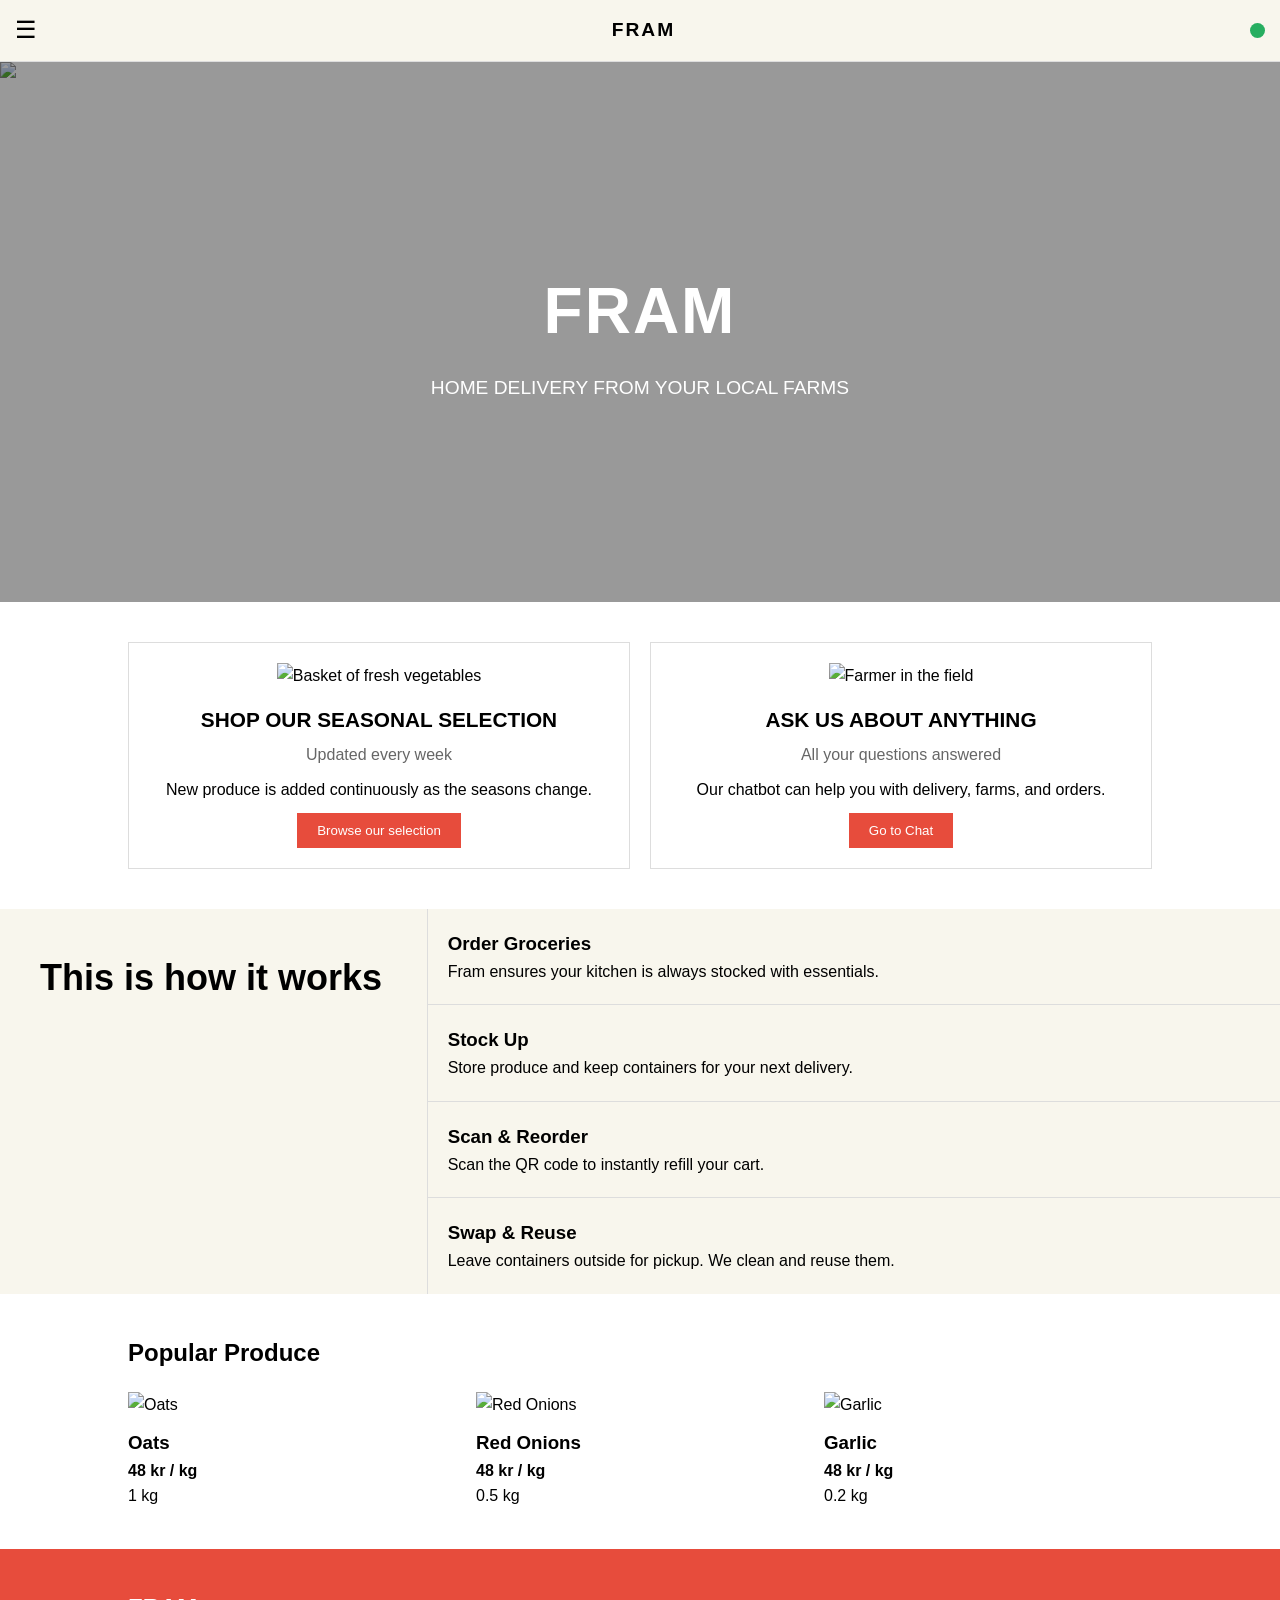
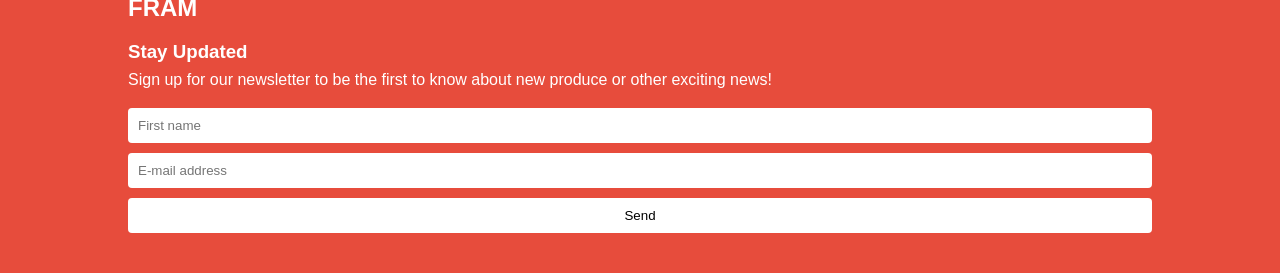
==== index.html @ 538c5188 "Add files via upload" ====
<!DOCTYPE html>
<html lang="en">

  <head>
    <meta charset="UTF-8">
    <title>Landing Page</title>
    <link rel="stylesheet" href="./style.css">

  </head>
    
  <body>
  <!DOCTYPE html>
<html lang="en">
  <head>
    <meta charset="UTF-8" />
    <meta name="viewport" content="width=device-width, initial-scale=1.0" />
    <title>FRAM – Sustainable Food Delivery</title>
    <link rel="stylesheet" href="style.css" />
  </head>
  <body>
    <!-- Top Navigation -->
    <header class="navbar">
      <button class="hamburger" aria-label="Menu">☰</button>
      <h1 class="brand">FRAM</h1>
      <div class="status-indicator"></div>
    </header>

    <!-- Hero Section -->
    <section class="hero">
      <img
        src="https://images.unsplash.com/photo-1713244649594-0c2de54f2eaa?q=80&w=2350&auto=format&fit=crop"
        alt="Mountain valley landscape"
        class="hero-image"
      />
      <div class="hero-text">
        <h1>FRAM</h1>
        <h2>HOME DELIVERY FROM YOUR LOCAL FARMS</h2>
      </div>
    </section>

    <!-- Info Cards -->
    <section class="info-cards">
      <div class="card">
        <img
          src="https://images.unsplash.com/photo-1504224357642-c87eacea1da4?q=80&w=2350&auto=format&fit=crop"
          alt="Basket of fresh vegetables"
        />
        <h3>SHOP OUR SEASONAL SELECTION</h3>
        <h4>Updated every week</h4>
        <p>New produce is added continuously as the seasons change.</p>
        <button>Browse our selection</button>
      </div>

      <div class="card">
        <img
          src="https://images.unsplash.com/photo-1627989147125-a004d05946d3?q=80&w=1480&auto=format&fit=crop"
          alt="Farmer in the field"
        />
        <h3>ASK US ABOUT ANYTHING</h3>
        <h4>All your questions answered</h4>
        <p>Our chatbot can help you with delivery, farms, and orders.</p>
        <button id="openChat">Go to Chat</button>
      </div>
    </section>

    <!-- How It Works -->
    <section class="how-it-works">
      <div class="intro">
        <h2>This is how it works</h2>
      </div>
      <div class="steps">
        <article>
          <h3>Order Groceries</h3>
          <p>Fram ensures your kitchen is always stocked with essentials.</p>
        </article>
        <article>
          <h3>Stock Up</h3>
          <p>Store produce and keep containers for your next delivery.</p>
        </article>
        <article>
          <h3>Scan & Reorder</h3>
          <p>Scan the QR code to instantly refill your cart.</p>
        </article>
        <article>
          <h3>Swap & Reuse</h3>
          <p>Leave containers outside for pickup. We clean and reuse them.</p>
        </article>
      </div>
    </section>

    <!-- Popular Produce -->
    <section class="produce">
      <h2>Popular Produce</h2>
      <div class="product-list">
        <article class="product">
          <div class="product-image">
            <img
              src="https://images.unsplash.com/photo-1614373532018-92a75430a0da?q=80&w=987&auto=format&fit=crop"
              alt="Oats"
            />
            <button class="add-to-basket">Add to basket</button>
          </div>
          <h3>Oats</h3>
          <p class="price">48 kr / kg</p>
          <p>1 kg</p>
        </article>

        <article class="product">
          <div class="product-image">
            <img
              src="https://images.unsplash.com/photo-1508747703725-719777637510?q=80&w=987&auto=format&fit=crop"
              alt="Red Onions"
            />
            <button class="add-to-basket">Add to basket</button>
          </div>
          <h3>Red Onions</h3>
          <p class="price">48 kr / kg</p>
          <p>0.5 kg</p>
        </article>

        <article class="product">
          <div class="product-image">
            <img
              src="https://images.unsplash.com/reserve/E6Ai8EoSQp2unXHEd1GA_GarlicHarvest.jpg?q=80&w=987&auto=format&fit=crop"
              alt="Garlic"
            />
            <button class="add-to-basket">Add to basket</button>
          </div>
          <h3>Garlic</h3>
          <p class="price">48 kr / kg</p>
          <p>0.2 kg</p>
        </article>
      </div>
    </section>

   <!-- FOOTER -->
  <footer>
    <h2>FRAM</h2>
    <h3>Stay Updated</h3>
    <p>Sign up for our newsletter to be the first to know about new produce or other exciting news!</p>
    <form id="newsletterForm" aria-label="Newsletter subscription form">
      <input type="text" id="name" name="name" placeholder="First name" required />
      <input type="email" id="email" name="email" placeholder="E-mail address" required />
      <button type="submit">Send</button>
    </form>
  </footer>

  <script src="script.js"></script>
</body>
</html>

    <!-- CHATBOT POPUP -->
    <div class="chat-popup" id="chatPopup">
      <div class="chat-header">
        <span>💬 Chat with FRAM</span>
        <button id="closeChat" aria-label="Close chat">×</button>
      </div>
      <div class="chat-box" id="chatBox">
        <div class="message bot">FRAM: 👋 Hi there! How can I help you today?</div>
      </div>
      <form id="chatForm" class="chat-form">
        <input
          type="text"
          id="userInput"
          placeholder="Type your message..."
          required
        />
        <button type="submit" class="send-btn">➤</button>
      </form>
    </div>

    <script src="script.js"></script>
  </body>
</html>
    <script  src="./script.js"></script>

  </body>
  
</html>
---- style.css ----
:root {
  --beige: #f8f6ed;
  --black: #000000;
  --white: #ffffff;
  --red: #e74c3c;
  --red-dark: #c0392b;
  --green: #27ae60;
  --gray: #666666;
}

/* Reset */
* {
  margin: 0;
  padding: 0;
  box-sizing: border-box;
  font-family: "Helvetica Neue", Arial, sans-serif;
}

body {
  color: var(--black);
  background: var(--white);
  line-height: 1.6;
}

/* Navbar */
.navbar {
  background: var(--beige);
  padding: 15px;
  display: flex;
  justify-content: space-between;
  align-items: center;
  border-bottom: 1px solid #ddd;
}
.navbar .brand {
  font-size: 1.2rem;
  letter-spacing: 2px;
  color: var(--black);
}
.hamburger {
  background: none;
  border: none;
  font-size: 1.5rem;
  cursor: pointer;
}
.status-indicator {
  width: 15px;
  height: 15px;
  background: var(--green);
  border-radius: 50%;
}

/* Hero */
.hero {
  position: relative;
  height: 60vh;
  display: flex;
  align-items: center;
  justify-content: center;
  text-align: center;
  color: var(--white);
}
.hero-image {
  position: absolute;
  inset: 0;
  width: 100%;
  height: 100%;
  object-fit: cover;
  z-index: -1;
}
.hero::after {
  content: "";
  position: absolute;
  inset: 0;
  background: rgba(0, 0, 0, 0.4);
  z-index: -1;
}
.hero-text h1 {
  font-size: 4rem;
  font-weight: bold;
  letter-spacing: 2px;
}
.hero-text h2 {
  font-size: 1.2rem;
  font-weight: 300;
  margin-top: 10px;
}

/* Info Cards */
.info-cards {
  display: flex;
  gap: 20px;
  padding: 40px 10%;
  flex-wrap: wrap;
}
.card {
  flex: 1;
  background: var(--white);
  border: 1px solid #ddd;
  text-align: center;
  padding: 20px;
}
.card img {
  width: 100%;
  height: 200px;
  object-fit: cover;
  margin-bottom: 15px;
}
.card h3 {
  font-size: 1.3rem;
  margin-bottom: 5px;
}
.card h4 {
  color: var(--gray);
  font-weight: 400;
  margin-bottom: 10px;
}
.card button,
.card a.btn-secondary {
  background: var(--red);
  color: var(--white);
  border: none;
  padding: 10px 20px;
  cursor: pointer;
  margin-top: 10px;
  transition: 0.3s;
  text-decoration: none;
  display: inline-block;
}
.card button:hover,
.card a.btn-secondary:hover {
  background: var(--red-dark);
}

/* How It Works */
.how-it-works {
  display: grid;
  grid-template-columns: 1fr 2fr;
  background: var(--beige);
}
.how-it-works .intro {
  padding: 40px;
  font-size: 1.5rem;
  font-weight: bold;
}
.how-it-works .steps {
  border-left: 1px solid #ddd;
}
.how-it-works article {
  padding: 20px;
  border-bottom: 1px solid #ddd;
}
.how-it-works article:last-child {
  border-bottom: none;
}

/* Produce */
.produce {
  padding: 40px 10%;
}
.produce h2 {
  margin-bottom: 20px;
}
.product-list {
  display: grid;
  grid-template-columns: repeat(auto-fit, minmax(250px, 1fr));
  gap: 20px;
}
.product-image {
  position: relative;
}
.product-image img {
  width: 100%;
  height: 200px;
  object-fit: cover;
}
.add-to-basket {
  position: absolute;
  bottom: 10px;
  right: 10px;
  background: var(--black);
  color: var(--white);
  border: none;
  padding: 6px 12px;
  cursor: pointer;
  opacity: 0;
  transition: opacity 0.3s, background 0.3s;
}
.product-image:hover .add-to-basket {
  opacity: 1;
}
.add-to-basket:hover {
  background: var(--green);
}
.product-list h3 {
  margin-top: 10px;
}
.product-list .price {
  font-weight: bold;
  color: var(--black);
}

/* FOOTER */
footer {
  background: var(--red);
  color: var(--white);
  padding: 40px 10%;
}

footer h2 {
  font-size: 1.5rem;
  margin-bottom: 10px;
}

footer form {
  display: flex;
  flex-direction: column;
  gap: 10px;
  margin-top: 15px;
}

footer input,
footer button {
  padding: 10px;
  border: none;
  border-radius: 4px;
}

footer button {
  background: var(--white);
  color: var(--black);
  cursor: pointer;
  transition: 0.3s;
}

footer button:hover {
  background: var(--green);
}

/* RESPONSIVE */
@media (max-width: 768px) {
  .products {
    padding: 20px;
  }
  .product-grid {
    grid-template-columns: 1fr;
  }
}



/* ----------------------------- */
/* Chatbot Popup Styles (Centered Modal) */
/* ----------------------------- */
.chat-popup {
  position: fixed;
  top: 50%;
  left: 50%;
  transform: translate(-50%, -50%) scale(0.9);
  width: 420px;
  max-width: 90%;
  height: 520px;
  background: var(--white);
  border-radius: 16px;
  box-shadow: 0 6px 28px rgba(0, 0, 0, 0.25);
  flex-direction: column;
  overflow: hidden;
  z-index: 9999;
  opacity: 0;
  transition: all 0.3s ease;
  display: none;
}
.chat-popup.open {
  display: flex;
  opacity: 1;
  transform: translate(-50%, -50%) scale(1);
}

/* Header */
.chat-header {
  background: var(--red);
  color: var(--white);
  padding: 14px 18px;
  display: flex;
  justify-content: space-between;
  align-items: center;
  font-weight: bold;
  font-size: 1.1rem;
}
.chat-header button {
  background: none;
  border: none;
  color: var(--white);
  font-size: 1.4rem;
  cursor: pointer;
  transition: opacity 0.2s;
}
.chat-header button:hover {
  opacity: 0.8;
}

/* Chat Messages Box */
.chat-box {
  flex: 1;
  background: var(--beige);
  padding: 15px;
  overflow-y: auto;
  display: flex;
  flex-direction: column;
  gap: 8px;
}

/* Messages */
.message {
  padding: 10px 14px;
  border-radius: 12px;
  max-width: 80%;
  line-height: 1.4;
  font-size: 0.95rem;
  word-break: break-word;
}
.message.bot {
  background: #eef8e6;
  align-self: flex-start;
}
.message.user {
  background: #d6f5f2;
  align-self: flex-end;
}

/* Input Area */
.chat-form {
  display: flex;
  padding: 10px;
  border-top: 1px solid #ddd;
  background: var(--white);
}
.chat-form input {
  flex: 1;
  padding: 10px 14px;
  border-radius: 20px;
  border: 1px solid #ccc;
  outline: none;
  font-size: 0.95rem;
}
.chat-form .send-btn {
  background: var(--red);
  color: var(--white);
  border: none;
  border-radius: 50%;
  width: 42px;
  height: 42px;
  margin-left: 8px;
  font-size: 1.1rem;
  cursor: pointer;
  transition: background 0.3s;
}
.chat-form .send-btn:hover {
  background: var(--red-dark);
}

/* Scrollbar styling */
.chat-box::-webkit-scrollbar {
  width: 6px;
}
.chat-box::-webkit-scrollbar-thumb {
  background-color: rgba(0, 0, 0, 0.2);
  border-radius: 3px;
}

/* Show/Hide Logic */
.chat-popup {
  display: none;
}
.chat-popup.open {
  display: flex;
}

/* Responsive */
@media (max-width: 600px) {
  .chat-popup {
    width: 95%;
    height: 70vh;
  }
  .chat-header {
    font-size: 1rem;
  }
}

button:focus,
a:focus,
input:focus,
textarea:focus {
  outline: 2px solid var(--green);
  outline-offset: 2px;
}
img {
  loading: lazy;
}
---- style.css ----
:root {
  --beige: #f8f6ed;
  --black: #000000;
  --white: #ffffff;
  --red: #e74c3c;
  --red-dark: #c0392b;
  --green: #27ae60;
  --gray: #666666;
}

/* Reset */
* {
  margin: 0;
  padding: 0;
  box-sizing: border-box;
  font-family: "Helvetica Neue", Arial, sans-serif;
}

body {
  color: var(--black);
  background: var(--white);
  line-height: 1.6;
}

/* Navbar */
.navbar {
  background: var(--beige);
  padding: 15px;
  display: flex;
  justify-content: space-between;
  align-items: center;
  border-bottom: 1px solid #ddd;
}
.navbar .brand {
  font-size: 1.2rem;
  letter-spacing: 2px;
  color: var(--black);
}
.hamburger {
  background: none;
  border: none;
  font-size: 1.5rem;
  cursor: pointer;
}
.status-indicator {
  width: 15px;
  height: 15px;
  background: var(--green);
  border-radius: 50%;
}

/* Hero */
.hero {
  position: relative;
  height: 60vh;
  display: flex;
  align-items: center;
  justify-content: center;
  text-align: center;
  color: var(--white);
}
.hero-image {
  position: absolute;
  inset: 0;
  width: 100%;
  height: 100%;
  object-fit: cover;
  z-index: -1;
}
.hero::after {
  content: "";
  position: absolute;
  inset: 0;
  background: rgba(0, 0, 0, 0.4);
  z-index: -1;
}
.hero-text h1 {
  font-size: 4rem;
  font-weight: bold;
  letter-spacing: 2px;
}
.hero-text h2 {
  font-size: 1.2rem;
  font-weight: 300;
  margin-top: 10px;
}

/* Info Cards */
.info-cards {
  display: flex;
  gap: 20px;
  padding: 40px 10%;
  flex-wrap: wrap;
}
.card {
  flex: 1;
  background: var(--white);
  border: 1px solid #ddd;
  text-align: center;
  padding: 20px;
}
.card img {
  width: 100%;
  height: 200px;
  object-fit: cover;
  margin-bottom: 15px;
}
.card h3 {
  font-size: 1.3rem;
  margin-bottom: 5px;
}
.card h4 {
  color: var(--gray);
  font-weight: 400;
  margin-bottom: 10px;
}
.card button,
.card a.btn-secondary {
  background: var(--red);
  color: var(--white);
  border: none;
  padding: 10px 20px;
  cursor: pointer;
  margin-top: 10px;
  transition: 0.3s;
  text-decoration: none;
  display: inline-block;
}
.card button:hover,
.card a.btn-secondary:hover {
  background: var(--red-dark);
}

/* How It Works */
.how-it-works {
  display: grid;
  grid-template-columns: 1fr 2fr;
  background: var(--beige);
}
.how-it-works .intro {
  padding: 40px;
  font-size: 1.5rem;
  font-weight: bold;
}
.how-it-works .steps {
  border-left: 1px solid #ddd;
}
.how-it-works article {
  padding: 20px;
  border-bottom: 1px solid #ddd;
}
.how-it-works article:last-child {
  border-bottom: none;
}

/* Produce */
.produce {
  padding: 40px 10%;
}
.produce h2 {
  margin-bottom: 20px;
}
.product-list {
  display: grid;
  grid-template-columns: repeat(auto-fit, minmax(250px, 1fr));
  gap: 20px;
}
.product-image {
  position: relative;
}
.product-image img {
  width: 100%;
  height: 200px;
  object-fit: cover;
}
.add-to-basket {
  position: absolute;
  bottom: 10px;
  right: 10px;
  background: var(--black);
  color: var(--white);
  border: none;
  padding: 6px 12px;
  cursor: pointer;
  opacity: 0;
  transition: opacity 0.3s, background 0.3s;
}
.product-image:hover .add-to-basket {
  opacity: 1;
}
.add-to-basket:hover {
  background: var(--green);
}
.product-list h3 {
  margin-top: 10px;
}
.product-list .price {
  font-weight: bold;
  color: var(--black);
}

/* FOOTER */
footer {
  background: var(--red);
  color: var(--white);
  padding: 40px 10%;
}

footer h2 {
  font-size: 1.5rem;
  margin-bottom: 10px;
}

footer form {
  display: flex;
  flex-direction: column;
  gap: 10px;
  margin-top: 15px;
}

footer input,
footer button {
  padding: 10px;
  border: none;
  border-radius: 4px;
}

footer button {
  background: var(--white);
  color: var(--black);
  cursor: pointer;
  transition: 0.3s;
}

footer button:hover {
  background: var(--green);
}

/* RESPONSIVE */
@media (max-width: 768px) {
  .products {
    padding: 20px;
  }
  .product-grid {
    grid-template-columns: 1fr;
  }
}



/* ----------------------------- */
/* Chatbot Popup Styles (Centered Modal) */
/* ----------------------------- */
.chat-popup {
  position: fixed;
  top: 50%;
  left: 50%;
  transform: translate(-50%, -50%) scale(0.9);
  width: 420px;
  max-width: 90%;
  height: 520px;
  background: var(--white);
  border-radius: 16px;
  box-shadow: 0 6px 28px rgba(0, 0, 0, 0.25);
  flex-direction: column;
  overflow: hidden;
  z-index: 9999;
  opacity: 0;
  transition: all 0.3s ease;
  display: none;
}
.chat-popup.open {
  display: flex;
  opacity: 1;
  transform: translate(-50%, -50%) scale(1);
}

/* Header */
.chat-header {
  background: var(--red);
  color: var(--white);
  padding: 14px 18px;
  display: flex;
  justify-content: space-between;
  align-items: center;
  font-weight: bold;
  font-size: 1.1rem;
}
.chat-header button {
  background: none;
  border: none;
  color: var(--white);
  font-size: 1.4rem;
  cursor: pointer;
  transition: opacity 0.2s;
}
.chat-header button:hover {
  opacity: 0.8;
}

/* Chat Messages Box */
.chat-box {
  flex: 1;
  background: var(--beige);
  padding: 15px;
  overflow-y: auto;
  display: flex;
  flex-direction: column;
  gap: 8px;
}

/* Messages */
.message {
  padding: 10px 14px;
  border-radius: 12px;
  max-width: 80%;
  line-height: 1.4;
  font-size: 0.95rem;
  word-break: break-word;
}
.message.bot {
  background: #eef8e6;
  align-self: flex-start;
}
.message.user {
  background: #d6f5f2;
  align-self: flex-end;
}

/* Input Area */
.chat-form {
  display: flex;
  padding: 10px;
  border-top: 1px solid #ddd;
  background: var(--white);
}
.chat-form input {
  flex: 1;
  padding: 10px 14px;
  border-radius: 20px;
  border: 1px solid #ccc;
  outline: none;
  font-size: 0.95rem;
}
.chat-form .send-btn {
  background: var(--red);
  color: var(--white);
  border: none;
  border-radius: 50%;
  width: 42px;
  height: 42px;
  margin-left: 8px;
  font-size: 1.1rem;
  cursor: pointer;
  transition: background 0.3s;
}
.chat-form .send-btn:hover {
  background: var(--red-dark);
}

/* Scrollbar styling */
.chat-box::-webkit-scrollbar {
  width: 6px;
}
.chat-box::-webkit-scrollbar-thumb {
  background-color: rgba(0, 0, 0, 0.2);
  border-radius: 3px;
}

/* Show/Hide Logic */
.chat-popup {
  display: none;
}
.chat-popup.open {
  display: flex;
}

/* Responsive */
@media (max-width: 600px) {
  .chat-popup {
    width: 95%;
    height: 70vh;
  }
  .chat-header {
    font-size: 1rem;
  }
}

button:focus,
a:focus,
input:focus,
textarea:focus {
  outline: 2px solid var(--green);
  outline-offset: 2px;
}
img {
  loading: lazy;
}
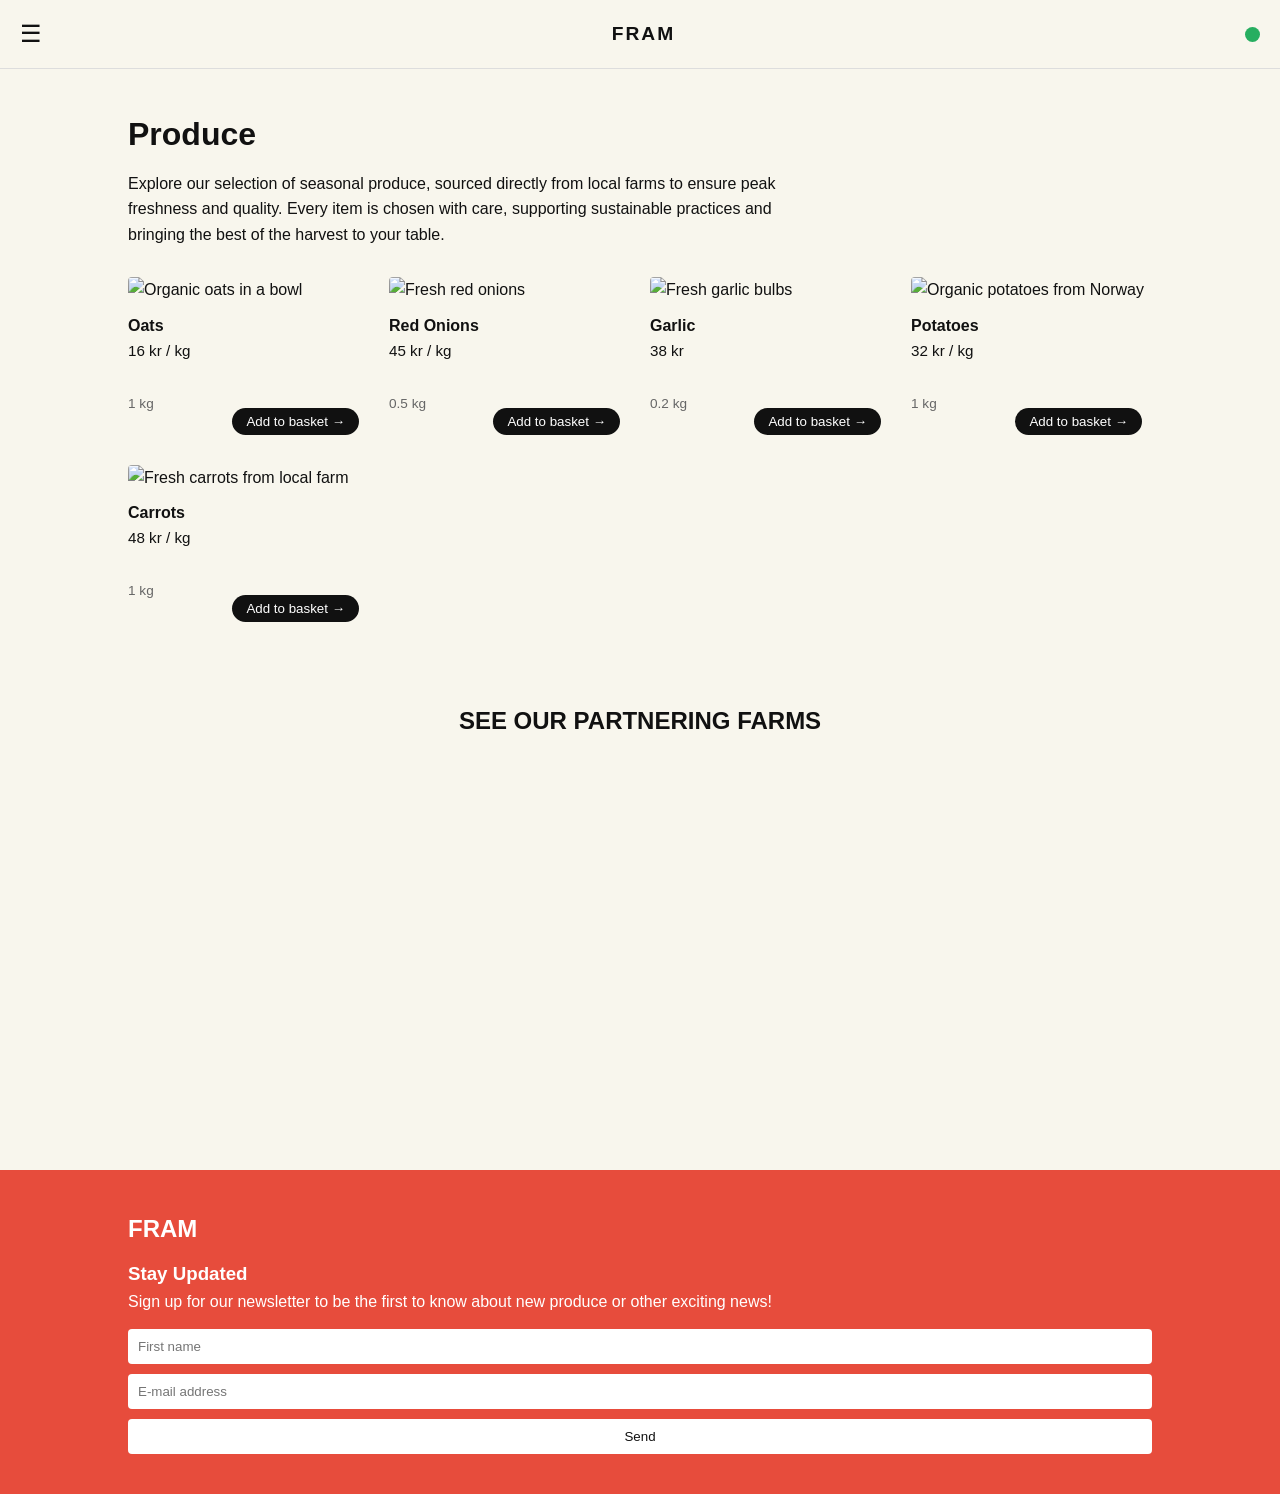
==== commit bf6f8eb0: "Add files via upload" ====
--- a/index.html
+++ b/index.html
@@ -3,7 +3,7 @@
 
   <head>
     <meta charset="UTF-8">
-    <title>Landing Page</title>
+    <title>Product Page</title>
     <link rel="stylesheet" href="./style.css">
 
   </head>
@@ -11,129 +11,95 @@
   <body>
   <!DOCTYPE html>
 <html lang="en">
-  <head>
-    <meta charset="UTF-8" />
-    <meta name="viewport" content="width=device-width, initial-scale=1.0" />
-    <title>FRAM – Sustainable Food Delivery</title>
-    <link rel="stylesheet" href="style.css" />
-  </head>
-  <body>
-    <!-- Top Navigation -->
-    <header class="navbar">
-      <button class="hamburger" aria-label="Menu">☰</button>
-      <h1 class="brand">FRAM</h1>
-      <div class="status-indicator"></div>
-    </header>
+<head>
+  <meta charset="UTF-8" />
+  <meta name="viewport" content="width=device-width, initial-scale=1.0" />
+  <title>FRAM – Product Page</title>
+  <link rel="stylesheet" href="style.css" />
+  <!-- Leaflet Map API -->
+  <link
+    rel="stylesheet"
+    href="https://unpkg.com/leaflet@1.9.4/dist/leaflet.css"
+  />
+  <script src="https://unpkg.com/leaflet@1.9.4/dist/leaflet.js"></script>
+</head>
 
-    <!-- Hero Section -->
-    <section class="hero">
-      <img
-        src="https://images.unsplash.com/photo-1713244649594-0c2de54f2eaa?q=80&w=2350&auto=format&fit=crop"
-        alt="Mountain valley landscape"
-        class="hero-image"
-      />
-      <div class="hero-text">
-        <h1>FRAM</h1>
-        <h2>HOME DELIVERY FROM YOUR LOCAL FARMS</h2>
-      </div>
-    </section>
+<body>
+  <!-- NAVIGATION -->
+  <header class="navbar">
+    <div class="menu-icon" aria-label="Toggle navigation">☰</div>
+    <h1 class="brand">FRAM</h1>
+    <div class="status-indicator" aria-label="Online"></div>
+    <nav id="mobileMenu" class="mobile-menu hidden" aria-label="Mobile menu">
+      <a href="index.html">Home</a>
+      <a href="product.html" class="active">Products</a>
+    </nav>
+  </header>
 
-    <!-- Info Cards -->
-    <section class="info-cards">
-      <div class="card">
-        <img
-          src="https://images.unsplash.com/photo-1504224357642-c87eacea1da4?q=80&w=2350&auto=format&fit=crop"
-          alt="Basket of fresh vegetables"
-        />
-        <h3>SHOP OUR SEASONAL SELECTION</h3>
-        <h4>Updated every week</h4>
-        <p>New produce is added continuously as the seasons change.</p>
-        <button>Browse our selection</button>
-      </div>
+  <main>
+    <!-- PRODUCT SECTION -->
+    <section class="products">
+      <h2>Produce</h2>
+      <p>
+        Explore our selection of seasonal produce, sourced directly from
+        local farms to ensure peak freshness and quality. Every item is
+        chosen with care, supporting sustainable practices and bringing
+        the best of the harvest to your table.
+      </p>
 
-      <div class="card">
-        <img
-          src="https://images.unsplash.com/photo-1627989147125-a004d05946d3?q=80&w=1480&auto=format&fit=crop"
-          alt="Farmer in the field"
-        />
-        <h3>ASK US ABOUT ANYTHING</h3>
-        <h4>All your questions answered</h4>
-        <p>Our chatbot can help you with delivery, farms, and orders.</p>
-        <button id="openChat">Go to Chat</button>
-      </div>
-    </section>
+      <div class="product-grid">
+        <article>
+          <img src="https://images.unsplash.com/photo-1614373532018-92a75430a0da?q=80&w=987&auto=format&fit=crop" alt="Organic oats in a bowl" />
+          <button class="basket-btn">Add to basket →</button>
+          <h3>Oats</h3>
+          <p class="price">16 kr / kg</p>
+          <p>1 kg</p>
+        </article>
 
-    <!-- How It Works -->
-    <section class="how-it-works">
-      <div class="intro">
-        <h2>This is how it works</h2>
-      </div>
-      <div class="steps">
         <article>
-          <h3>Order Groceries</h3>
-          <p>Fram ensures your kitchen is always stocked with essentials.</p>
+          <img src="https://images.unsplash.com/photo-1508747703725-719777637510?q=80&w=987&auto=format&fit=crop" alt="Fresh red onions" />
+          <button class="basket-btn">Add to basket →</button>
+          <h3>Red Onions</h3>
+          <p class="price">45 kr / kg</p>
+          <p>0.5 kg</p>
         </article>
+
         <article>
-          <h3>Stock Up</h3>
-          <p>Store produce and keep containers for your next delivery.</p>
+          <img src="https://images.unsplash.com/reserve/E6Ai8EoSQp2unXHEd1GA_GarlicHarvest.jpg?q=80&w=987&auto=format&fit=crop" alt="Fresh garlic bulbs" />
+          <button class="basket-btn">Add to basket →</button>
+          <h3>Garlic</h3>
+          <p class="price">38 kr</p>
+          <p>0.2 kg</p>
         </article>
+
         <article>
-          <h3>Scan & Reorder</h3>
-          <p>Scan the QR code to instantly refill your cart.</p>
+          <img src="https://images.unsplash.com/photo-1590165482129-1b8b27698780?q=80&w=927&auto=format&fit=crop" alt="Organic potatoes from Norway" />
+          <button class="basket-btn">Add to basket →</button>
+          <h3>Potatoes</h3>
+          <p class="price">32 kr / kg</p>
+          <p>1 kg</p>
         </article>
+
         <article>
-          <h3>Swap & Reuse</h3>
-          <p>Leave containers outside for pickup. We clean and reuse them.</p>
+          <img src="https://images.unsplash.com/photo-1508747774537-d8ae09fa7dba?q=80&w=1674&auto=format&fit=crop" alt="Fresh carrots from local farm" />
+          <button class="basket-btn">Add to basket →</button>
+          <h3>Carrots</h3>
+          <p class="price">48 kr / kg</p>
+          <p>1 kg</p>
         </article>
       </div>
     </section>
 
-    <!-- Popular Produce -->
-    <section class="produce">
-      <h2>Popular Produce</h2>
-      <div class="product-list">
-        <article class="product">
-          <div class="product-image">
-            <img
-              src="https://images.unsplash.com/photo-1614373532018-92a75430a0da?q=80&w=987&auto=format&fit=crop"
-              alt="Oats"
-            />
-            <button class="add-to-basket">Add to basket</button>
-          </div>
-          <h3>Oats</h3>
-          <p class="price">48 kr / kg</p>
-          <p>1 kg</p>
-        </article>
+    <!-- MAP SECTION -->
+    <section class="partner-farms">
+      <div class="intro">
+        <h2>SEE OUR PARTNERING FARMS</h2>
+      </div>
+      <div id="farmMap" class="map" title="Map of partner farms"></div>
+    </section>
+  </main>
 
-        <article class="product">
-          <div class="product-image">
-            <img
-              src="https://images.unsplash.com/photo-1508747703725-719777637510?q=80&w=987&auto=format&fit=crop"
-              alt="Red Onions"
-            />
-            <button class="add-to-basket">Add to basket</button>
-          </div>
-          <h3>Red Onions</h3>
-          <p class="price">48 kr / kg</p>
-          <p>0.5 kg</p>
-        </article>
-
-        <article class="product">
-          <div class="product-image">
-            <img
-              src="https://images.unsplash.com/reserve/E6Ai8EoSQp2unXHEd1GA_GarlicHarvest.jpg?q=80&w=987&auto=format&fit=crop"
-              alt="Garlic"
-            />
-            <button class="add-to-basket">Add to basket</button>
-          </div>
-          <h3>Garlic</h3>
-          <p class="price">48 kr / kg</p>
-          <p>0.2 kg</p>
-        </article>
-      </div>
-    </section>
-
-   <!-- FOOTER -->
+  <!-- FOOTER -->
   <footer>
     <h2>FRAM</h2>
     <h3>Stay Updated</h3>
@@ -148,30 +114,6 @@
   <script src="script.js"></script>
 </body>
 </html>
-
-    <!-- CHATBOT POPUP -->
-    <div class="chat-popup" id="chatPopup">
-      <div class="chat-header">
-        <span>💬 Chat with FRAM</span>
-        <button id="closeChat" aria-label="Close chat">×</button>
-      </div>
-      <div class="chat-box" id="chatBox">
-        <div class="message bot">FRAM: 👋 Hi there! How can I help you today?</div>
-      </div>
-      <form id="chatForm" class="chat-form">
-        <input
-          type="text"
-          id="userInput"
-          placeholder="Type your message..."
-          required
-        />
-        <button type="submit" class="send-btn">➤</button>
-      </form>
-    </div>
-
-    <script src="script.js"></script>
-  </body>
-</html>
     <script  src="./script.js"></script>
 
   </body>
--- a/style.css
+++ b/style.css
@@ -1,6 +1,6 @@
 :root {
   --beige: #f8f6ed;
-  --black: #000000;
+  --black: #111111;
   --white: #ffffff;
   --red: #e74c3c;
   --red-dark: #c0392b;
@@ -8,7 +8,7 @@
   --gray: #666666;
 }
 
-/* Reset */
+/* RESET */
 * {
   margin: 0;
   padding: 0;
@@ -17,186 +17,155 @@
 }
 
 body {
-  color: var(--black);
   background: var(--white);
+  color: var(--black);
   line-height: 1.6;
 }
 
-/* Navbar */
+/* NAVBAR */
 .navbar {
   background: var(--beige);
-  padding: 15px;
+  padding: 15px 20px;
   display: flex;
+  align-items: center;
   justify-content: space-between;
-  align-items: center;
+  position: relative;
   border-bottom: 1px solid #ddd;
 }
-.navbar .brand {
+
+.menu-icon {
+  font-size: 1.5rem;
+  cursor: pointer;
+}
+
+.brand {
   font-size: 1.2rem;
   letter-spacing: 2px;
   color: var(--black);
-}
-.hamburger {
-  background: none;
-  border: none;
-  font-size: 1.5rem;
-  cursor: pointer;
-}
+  margin: 0 auto;
+}
+
 .status-indicator {
   width: 15px;
   height: 15px;
+  border-radius: 50%;
   background: var(--green);
-  border-radius: 50%;
-}
-
-/* Hero */
-.hero {
+}
+
+/* MOBILE MENU */
+.mobile-menu {
+  position: absolute;
+  top: 60px;
+  left: 0;
+  width: 100%;
+  background: var(--green);
+  color: var(--white);
+  display: flex;
+  flex-direction: column;
+  text-align: center;
+  z-index: 10;
+}
+
+.mobile-menu a {
+  padding: 15px;
+  color: var(--white);
+  text-decoration: none;
+  border-bottom: 1px solid rgba(255, 255, 255, 0.2);
+}
+
+.mobile-menu a.active {
+  background: var(--red);
+}
+
+.hidden {
+  display: none;
+}
+
+/* PRODUCT SECTION */
+.products {
+  background: var(--beige);
+  padding: 40px 10%;
+}
+
+.products h2 {
+  margin-bottom: 10px;
+  font-size: 2rem;
+}
+
+.products p {
+  max-width: 700px;
+  margin-bottom: 30px;
+}
+
+/* PRODUCT GRID */
+.product-grid {
+  display: grid;
+  grid-template-columns: repeat(auto-fit, minmax(220px, 1fr));
+  gap: 20px;
+}
+
+.product-grid article {
   position: relative;
-  height: 60vh;
-  display: flex;
-  align-items: center;
-  justify-content: center;
-  text-align: center;
-  color: var(--white);
-}
-.hero-image {
-  position: absolute;
-  inset: 0;
+}
+
+.product-grid img {
   width: 100%;
-  height: 100%;
+  height: 220px;
   object-fit: cover;
-  z-index: -1;
-}
-.hero::after {
-  content: "";
-  position: absolute;
-  inset: 0;
-  background: rgba(0, 0, 0, 0.4);
-  z-index: -1;
-}
-.hero-text h1 {
-  font-size: 4rem;
-  font-weight: bold;
-  letter-spacing: 2px;
-}
-.hero-text h2 {
-  font-size: 1.2rem;
-  font-weight: 300;
-  margin-top: 10px;
-}
-
-/* Info Cards */
-.info-cards {
-  display: flex;
-  gap: 20px;
-  padding: 40px 10%;
-  flex-wrap: wrap;
-}
-.card {
-  flex: 1;
-  background: var(--white);
-  border: 1px solid #ddd;
-  text-align: center;
-  padding: 20px;
-}
-.card img {
-  width: 100%;
-  height: 200px;
-  object-fit: cover;
-  margin-bottom: 15px;
-}
-.card h3 {
-  font-size: 1.3rem;
-  margin-bottom: 5px;
-}
-.card h4 {
-  color: var(--gray);
-  font-weight: 400;
-  margin-bottom: 10px;
-}
-.card button,
-.card a.btn-secondary {
-  background: var(--red);
-  color: var(--white);
-  border: none;
-  padding: 10px 20px;
-  cursor: pointer;
-  margin-top: 10px;
-  transition: 0.3s;
-  text-decoration: none;
-  display: inline-block;
-}
-.card button:hover,
-.card a.btn-secondary:hover {
-  background: var(--red-dark);
-}
-
-/* How It Works */
-.how-it-works {
-  display: grid;
-  grid-template-columns: 1fr 2fr;
-  background: var(--beige);
-}
-.how-it-works .intro {
-  padding: 40px;
-  font-size: 1.5rem;
-  font-weight: bold;
-}
-.how-it-works .steps {
-  border-left: 1px solid #ddd;
-}
-.how-it-works article {
-  padding: 20px;
-  border-bottom: 1px solid #ddd;
-}
-.how-it-works article:last-child {
-  border-bottom: none;
-}
-
-/* Produce */
-.produce {
-  padding: 40px 10%;
-}
-.produce h2 {
-  margin-bottom: 20px;
-}
-.product-list {
-  display: grid;
-  grid-template-columns: repeat(auto-fit, minmax(250px, 1fr));
-  gap: 20px;
-}
-.product-image {
-  position: relative;
-}
-.product-image img {
-  width: 100%;
-  height: 200px;
-  object-fit: cover;
-}
-.add-to-basket {
+  border-radius: 4px;
+}
+
+.basket-btn {
   position: absolute;
   bottom: 10px;
   right: 10px;
   background: var(--black);
   color: var(--white);
   border: none;
-  padding: 6px 12px;
+  border-radius: 20px;
+  padding: 6px 14px;
   cursor: pointer;
-  opacity: 0;
-  transition: opacity 0.3s, background 0.3s;
-}
-.product-image:hover .add-to-basket {
-  opacity: 1;
-}
-.add-to-basket:hover {
-  background: var(--green);
-}
-.product-list h3 {
+  transition: 0.3s;
+}
+
+.basket-btn:hover {
+  background: var(--red);
+}
+
+.product-grid h3 {
   margin-top: 10px;
-}
-.product-list .price {
+  font-size: 1rem;
+  font-weight: 600;
+}
+
+.price {
+  font-size: 0.95rem;
+  font-weight: 500;
+  color: var(--black);
+}
+
+.product-grid p:last-child {
+  font-size: 0.85rem;
+  color: var(--gray);
+}
+
+/* MAP SECTION */
+.partner-farms {
+  display: grid;
+  grid-template-columns: 1fr;
+  background: var(--beige);
+}
+
+.partner-farms .intro {
+  text-align: center;
+  padding: 30px 0;
+  text-transform: uppercase;
   font-weight: bold;
-  color: var(--black);
+}
+
+.map {
+  height: 400px;
+  width: 100%;
 }
 
 /* FOOTER */
@@ -246,146 +215,6 @@
   }
 }
 
-
-
-/* ----------------------------- */
-/* Chatbot Popup Styles (Centered Modal) */
-/* ----------------------------- */
-.chat-popup {
-  position: fixed;
-  top: 50%;
-  left: 50%;
-  transform: translate(-50%, -50%) scale(0.9);
-  width: 420px;
-  max-width: 90%;
-  height: 520px;
-  background: var(--white);
-  border-radius: 16px;
-  box-shadow: 0 6px 28px rgba(0, 0, 0, 0.25);
-  flex-direction: column;
-  overflow: hidden;
-  z-index: 9999;
-  opacity: 0;
-  transition: all 0.3s ease;
-  display: none;
-}
-.chat-popup.open {
-  display: flex;
-  opacity: 1;
-  transform: translate(-50%, -50%) scale(1);
-}
-
-/* Header */
-.chat-header {
-  background: var(--red);
-  color: var(--white);
-  padding: 14px 18px;
-  display: flex;
-  justify-content: space-between;
-  align-items: center;
-  font-weight: bold;
-  font-size: 1.1rem;
-}
-.chat-header button {
-  background: none;
-  border: none;
-  color: var(--white);
-  font-size: 1.4rem;
-  cursor: pointer;
-  transition: opacity 0.2s;
-}
-.chat-header button:hover {
-  opacity: 0.8;
-}
-
-/* Chat Messages Box */
-.chat-box {
-  flex: 1;
-  background: var(--beige);
-  padding: 15px;
-  overflow-y: auto;
-  display: flex;
-  flex-direction: column;
-  gap: 8px;
-}
-
-/* Messages */
-.message {
-  padding: 10px 14px;
-  border-radius: 12px;
-  max-width: 80%;
-  line-height: 1.4;
-  font-size: 0.95rem;
-  word-break: break-word;
-}
-.message.bot {
-  background: #eef8e6;
-  align-self: flex-start;
-}
-.message.user {
-  background: #d6f5f2;
-  align-self: flex-end;
-}
-
-/* Input Area */
-.chat-form {
-  display: flex;
-  padding: 10px;
-  border-top: 1px solid #ddd;
-  background: var(--white);
-}
-.chat-form input {
-  flex: 1;
-  padding: 10px 14px;
-  border-radius: 20px;
-  border: 1px solid #ccc;
-  outline: none;
-  font-size: 0.95rem;
-}
-.chat-form .send-btn {
-  background: var(--red);
-  color: var(--white);
-  border: none;
-  border-radius: 50%;
-  width: 42px;
-  height: 42px;
-  margin-left: 8px;
-  font-size: 1.1rem;
-  cursor: pointer;
-  transition: background 0.3s;
-}
-.chat-form .send-btn:hover {
-  background: var(--red-dark);
-}
-
-/* Scrollbar styling */
-.chat-box::-webkit-scrollbar {
-  width: 6px;
-}
-.chat-box::-webkit-scrollbar-thumb {
-  background-color: rgba(0, 0, 0, 0.2);
-  border-radius: 3px;
-}
-
-/* Show/Hide Logic */
-.chat-popup {
-  display: none;
-}
-.chat-popup.open {
-  display: flex;
-}
-
-/* Responsive */
-@media (max-width: 600px) {
-  .chat-popup {
-    width: 95%;
-    height: 70vh;
-  }
-  .chat-header {
-    font-size: 1rem;
-  }
-}
-
 button:focus,
 a:focus,
 input:focus,
--- a/style.css
+++ b/style.css
@@ -1,6 +1,6 @@
 :root {
   --beige: #f8f6ed;
-  --black: #000000;
+  --black: #111111;
   --white: #ffffff;
   --red: #e74c3c;
   --red-dark: #c0392b;
@@ -8,7 +8,7 @@
   --gray: #666666;
 }
 
-/* Reset */
+/* RESET */
 * {
   margin: 0;
   padding: 0;
@@ -17,186 +17,155 @@
 }
 
 body {
-  color: var(--black);
   background: var(--white);
+  color: var(--black);
   line-height: 1.6;
 }
 
-/* Navbar */
+/* NAVBAR */
 .navbar {
   background: var(--beige);
-  padding: 15px;
+  padding: 15px 20px;
   display: flex;
+  align-items: center;
   justify-content: space-between;
-  align-items: center;
+  position: relative;
   border-bottom: 1px solid #ddd;
 }
-.navbar .brand {
+
+.menu-icon {
+  font-size: 1.5rem;
+  cursor: pointer;
+}
+
+.brand {
   font-size: 1.2rem;
   letter-spacing: 2px;
   color: var(--black);
-}
-.hamburger {
-  background: none;
-  border: none;
-  font-size: 1.5rem;
-  cursor: pointer;
-}
+  margin: 0 auto;
+}
+
 .status-indicator {
   width: 15px;
   height: 15px;
+  border-radius: 50%;
   background: var(--green);
-  border-radius: 50%;
-}
-
-/* Hero */
-.hero {
+}
+
+/* MOBILE MENU */
+.mobile-menu {
+  position: absolute;
+  top: 60px;
+  left: 0;
+  width: 100%;
+  background: var(--green);
+  color: var(--white);
+  display: flex;
+  flex-direction: column;
+  text-align: center;
+  z-index: 10;
+}
+
+.mobile-menu a {
+  padding: 15px;
+  color: var(--white);
+  text-decoration: none;
+  border-bottom: 1px solid rgba(255, 255, 255, 0.2);
+}
+
+.mobile-menu a.active {
+  background: var(--red);
+}
+
+.hidden {
+  display: none;
+}
+
+/* PRODUCT SECTION */
+.products {
+  background: var(--beige);
+  padding: 40px 10%;
+}
+
+.products h2 {
+  margin-bottom: 10px;
+  font-size: 2rem;
+}
+
+.products p {
+  max-width: 700px;
+  margin-bottom: 30px;
+}
+
+/* PRODUCT GRID */
+.product-grid {
+  display: grid;
+  grid-template-columns: repeat(auto-fit, minmax(220px, 1fr));
+  gap: 20px;
+}
+
+.product-grid article {
   position: relative;
-  height: 60vh;
-  display: flex;
-  align-items: center;
-  justify-content: center;
-  text-align: center;
-  color: var(--white);
-}
-.hero-image {
-  position: absolute;
-  inset: 0;
+}
+
+.product-grid img {
   width: 100%;
-  height: 100%;
+  height: 220px;
   object-fit: cover;
-  z-index: -1;
-}
-.hero::after {
-  content: "";
-  position: absolute;
-  inset: 0;
-  background: rgba(0, 0, 0, 0.4);
-  z-index: -1;
-}
-.hero-text h1 {
-  font-size: 4rem;
-  font-weight: bold;
-  letter-spacing: 2px;
-}
-.hero-text h2 {
-  font-size: 1.2rem;
-  font-weight: 300;
-  margin-top: 10px;
-}
-
-/* Info Cards */
-.info-cards {
-  display: flex;
-  gap: 20px;
-  padding: 40px 10%;
-  flex-wrap: wrap;
-}
-.card {
-  flex: 1;
-  background: var(--white);
-  border: 1px solid #ddd;
-  text-align: center;
-  padding: 20px;
-}
-.card img {
-  width: 100%;
-  height: 200px;
-  object-fit: cover;
-  margin-bottom: 15px;
-}
-.card h3 {
-  font-size: 1.3rem;
-  margin-bottom: 5px;
-}
-.card h4 {
-  color: var(--gray);
-  font-weight: 400;
-  margin-bottom: 10px;
-}
-.card button,
-.card a.btn-secondary {
-  background: var(--red);
-  color: var(--white);
-  border: none;
-  padding: 10px 20px;
-  cursor: pointer;
-  margin-top: 10px;
-  transition: 0.3s;
-  text-decoration: none;
-  display: inline-block;
-}
-.card button:hover,
-.card a.btn-secondary:hover {
-  background: var(--red-dark);
-}
-
-/* How It Works */
-.how-it-works {
-  display: grid;
-  grid-template-columns: 1fr 2fr;
-  background: var(--beige);
-}
-.how-it-works .intro {
-  padding: 40px;
-  font-size: 1.5rem;
-  font-weight: bold;
-}
-.how-it-works .steps {
-  border-left: 1px solid #ddd;
-}
-.how-it-works article {
-  padding: 20px;
-  border-bottom: 1px solid #ddd;
-}
-.how-it-works article:last-child {
-  border-bottom: none;
-}
-
-/* Produce */
-.produce {
-  padding: 40px 10%;
-}
-.produce h2 {
-  margin-bottom: 20px;
-}
-.product-list {
-  display: grid;
-  grid-template-columns: repeat(auto-fit, minmax(250px, 1fr));
-  gap: 20px;
-}
-.product-image {
-  position: relative;
-}
-.product-image img {
-  width: 100%;
-  height: 200px;
-  object-fit: cover;
-}
-.add-to-basket {
+  border-radius: 4px;
+}
+
+.basket-btn {
   position: absolute;
   bottom: 10px;
   right: 10px;
   background: var(--black);
   color: var(--white);
   border: none;
-  padding: 6px 12px;
+  border-radius: 20px;
+  padding: 6px 14px;
   cursor: pointer;
-  opacity: 0;
-  transition: opacity 0.3s, background 0.3s;
-}
-.product-image:hover .add-to-basket {
-  opacity: 1;
-}
-.add-to-basket:hover {
-  background: var(--green);
-}
-.product-list h3 {
+  transition: 0.3s;
+}
+
+.basket-btn:hover {
+  background: var(--red);
+}
+
+.product-grid h3 {
   margin-top: 10px;
-}
-.product-list .price {
+  font-size: 1rem;
+  font-weight: 600;
+}
+
+.price {
+  font-size: 0.95rem;
+  font-weight: 500;
+  color: var(--black);
+}
+
+.product-grid p:last-child {
+  font-size: 0.85rem;
+  color: var(--gray);
+}
+
+/* MAP SECTION */
+.partner-farms {
+  display: grid;
+  grid-template-columns: 1fr;
+  background: var(--beige);
+}
+
+.partner-farms .intro {
+  text-align: center;
+  padding: 30px 0;
+  text-transform: uppercase;
   font-weight: bold;
-  color: var(--black);
+}
+
+.map {
+  height: 400px;
+  width: 100%;
 }
 
 /* FOOTER */
@@ -246,146 +215,6 @@
   }
 }
 
-
-
-/* ----------------------------- */
-/* Chatbot Popup Styles (Centered Modal) */
-/* ----------------------------- */
-.chat-popup {
-  position: fixed;
-  top: 50%;
-  left: 50%;
-  transform: translate(-50%, -50%) scale(0.9);
-  width: 420px;
-  max-width: 90%;
-  height: 520px;
-  background: var(--white);
-  border-radius: 16px;
-  box-shadow: 0 6px 28px rgba(0, 0, 0, 0.25);
-  flex-direction: column;
-  overflow: hidden;
-  z-index: 9999;
-  opacity: 0;
-  transition: all 0.3s ease;
-  display: none;
-}
-.chat-popup.open {
-  display: flex;
-  opacity: 1;
-  transform: translate(-50%, -50%) scale(1);
-}
-
-/* Header */
-.chat-header {
-  background: var(--red);
-  color: var(--white);
-  padding: 14px 18px;
-  display: flex;
-  justify-content: space-between;
-  align-items: center;
-  font-weight: bold;
-  font-size: 1.1rem;
-}
-.chat-header button {
-  background: none;
-  border: none;
-  color: var(--white);
-  font-size: 1.4rem;
-  cursor: pointer;
-  transition: opacity 0.2s;
-}
-.chat-header button:hover {
-  opacity: 0.8;
-}
-
-/* Chat Messages Box */
-.chat-box {
-  flex: 1;
-  background: var(--beige);
-  padding: 15px;
-  overflow-y: auto;
-  display: flex;
-  flex-direction: column;
-  gap: 8px;
-}
-
-/* Messages */
-.message {
-  padding: 10px 14px;
-  border-radius: 12px;
-  max-width: 80%;
-  line-height: 1.4;
-  font-size: 0.95rem;
-  word-break: break-word;
-}
-.message.bot {
-  background: #eef8e6;
-  align-self: flex-start;
-}
-.message.user {
-  background: #d6f5f2;
-  align-self: flex-end;
-}
-
-/* Input Area */
-.chat-form {
-  display: flex;
-  padding: 10px;
-  border-top: 1px solid #ddd;
-  background: var(--white);
-}
-.chat-form input {
-  flex: 1;
-  padding: 10px 14px;
-  border-radius: 20px;
-  border: 1px solid #ccc;
-  outline: none;
-  font-size: 0.95rem;
-}
-.chat-form .send-btn {
-  background: var(--red);
-  color: var(--white);
-  border: none;
-  border-radius: 50%;
-  width: 42px;
-  height: 42px;
-  margin-left: 8px;
-  font-size: 1.1rem;
-  cursor: pointer;
-  transition: background 0.3s;
-}
-.chat-form .send-btn:hover {
-  background: var(--red-dark);
-}
-
-/* Scrollbar styling */
-.chat-box::-webkit-scrollbar {
-  width: 6px;
-}
-.chat-box::-webkit-scrollbar-thumb {
-  background-color: rgba(0, 0, 0, 0.2);
-  border-radius: 3px;
-}
-
-/* Show/Hide Logic */
-.chat-popup {
-  display: none;
-}
-.chat-popup.open {
-  display: flex;
-}
-
-/* Responsive */
-@media (max-width: 600px) {
-  .chat-popup {
-    width: 95%;
-    height: 70vh;
-  }
-  .chat-header {
-    font-size: 1rem;
-  }
-}
-
 button:focus,
 a:focus,
 input:focus,
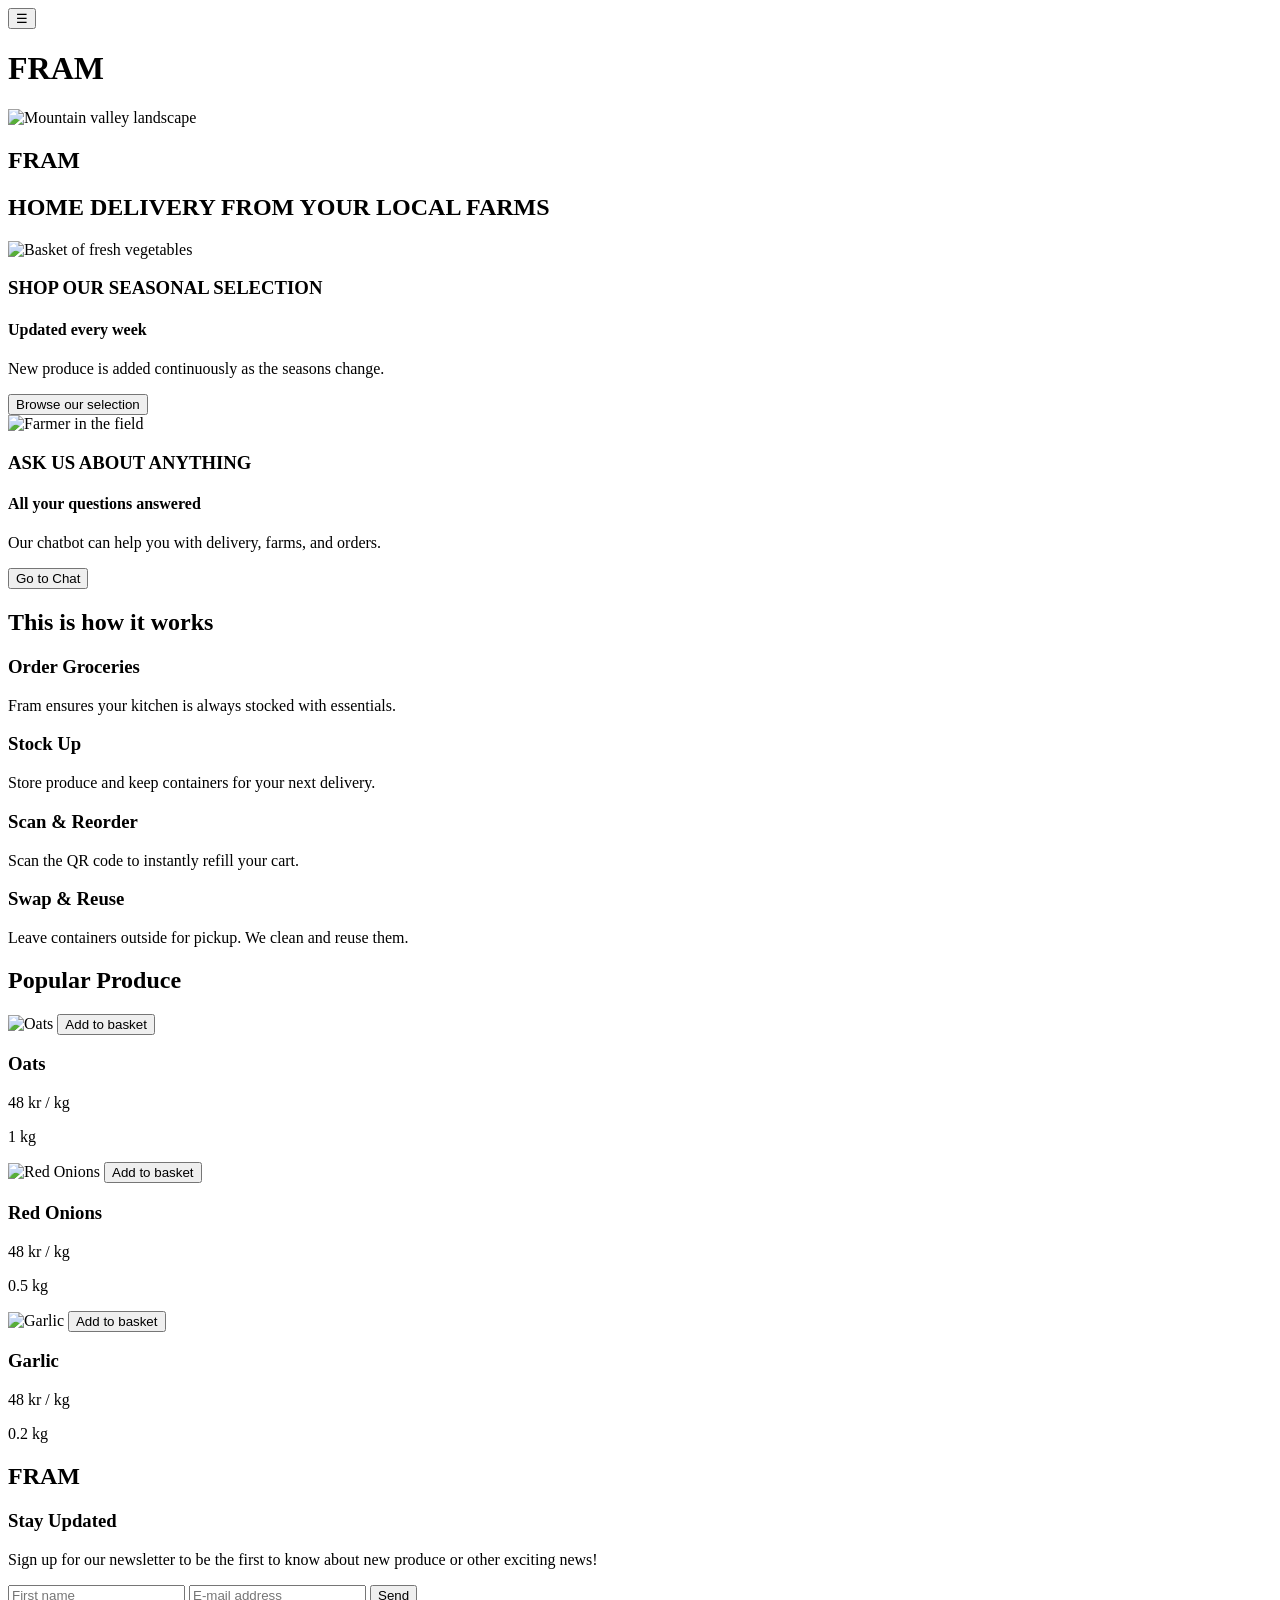
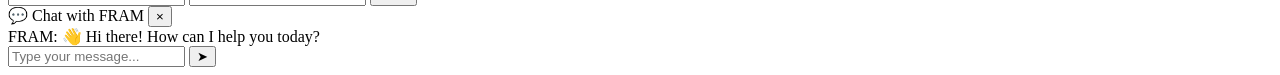
==== commit 28856be3: "Rename landing.index.html to index.html" ====
--- a/index.html
+++ b/index.html
@@ -3,7 +3,7 @@
 
   <head>
     <meta charset="UTF-8">
-    <title>Product Page</title>
+    <title>Landing Page</title>
     <link rel="stylesheet" href="./style.css">
 
   </head>
@@ -11,95 +11,129 @@
   <body>
   <!DOCTYPE html>
 <html lang="en">
-<head>
-  <meta charset="UTF-8" />
-  <meta name="viewport" content="width=device-width, initial-scale=1.0" />
-  <title>FRAM – Product Page</title>
-  <link rel="stylesheet" href="style.css" />
-  <!-- Leaflet Map API -->
-  <link
-    rel="stylesheet"
-    href="https://unpkg.com/leaflet@1.9.4/dist/leaflet.css"
-  />
-  <script src="https://unpkg.com/leaflet@1.9.4/dist/leaflet.js"></script>
-</head>
+  <head>
+    <meta charset="UTF-8" />
+    <meta name="viewport" content="width=device-width, initial-scale=1.0" />
+    <title>FRAM – Sustainable Food Delivery</title>
+    <link rel="stylesheet" href="style.css" />
+  </head>
+  <body>
+    <!-- Top Navigation -->
+    <header class="navbar">
+      <button class="hamburger" aria-label="Menu">☰</button>
+      <h1 class="brand">FRAM</h1>
+      <div class="status-indicator"></div>
+    </header>
 
-<body>
-  <!-- NAVIGATION -->
-  <header class="navbar">
-    <div class="menu-icon" aria-label="Toggle navigation">☰</div>
-    <h1 class="brand">FRAM</h1>
-    <div class="status-indicator" aria-label="Online"></div>
-    <nav id="mobileMenu" class="mobile-menu hidden" aria-label="Mobile menu">
-      <a href="index.html">Home</a>
-      <a href="product.html" class="active">Products</a>
-    </nav>
-  </header>
+    <!-- Hero Section -->
+    <section class="hero">
+      <img
+        src="https://images.unsplash.com/photo-1713244649594-0c2de54f2eaa?q=80&w=2350&auto=format&fit=crop"
+        alt="Mountain valley landscape"
+        class="hero-image"
+      />
+      <div class="hero-text">
+        <h1>FRAM</h1>
+        <h2>HOME DELIVERY FROM YOUR LOCAL FARMS</h2>
+      </div>
+    </section>
 
-  <main>
-    <!-- PRODUCT SECTION -->
-    <section class="products">
-      <h2>Produce</h2>
-      <p>
-        Explore our selection of seasonal produce, sourced directly from
-        local farms to ensure peak freshness and quality. Every item is
-        chosen with care, supporting sustainable practices and bringing
-        the best of the harvest to your table.
-      </p>
+    <!-- Info Cards -->
+    <section class="info-cards">
+      <div class="card">
+        <img
+          src="https://images.unsplash.com/photo-1504224357642-c87eacea1da4?q=80&w=2350&auto=format&fit=crop"
+          alt="Basket of fresh vegetables"
+        />
+        <h3>SHOP OUR SEASONAL SELECTION</h3>
+        <h4>Updated every week</h4>
+        <p>New produce is added continuously as the seasons change.</p>
+        <button>Browse our selection</button>
+      </div>
 
-      <div class="product-grid">
+      <div class="card">
+        <img
+          src="https://images.unsplash.com/photo-1627989147125-a004d05946d3?q=80&w=1480&auto=format&fit=crop"
+          alt="Farmer in the field"
+        />
+        <h3>ASK US ABOUT ANYTHING</h3>
+        <h4>All your questions answered</h4>
+        <p>Our chatbot can help you with delivery, farms, and orders.</p>
+        <button id="openChat">Go to Chat</button>
+      </div>
+    </section>
+
+    <!-- How It Works -->
+    <section class="how-it-works">
+      <div class="intro">
+        <h2>This is how it works</h2>
+      </div>
+      <div class="steps">
         <article>
-          <img src="https://images.unsplash.com/photo-1614373532018-92a75430a0da?q=80&w=987&auto=format&fit=crop" alt="Organic oats in a bowl" />
-          <button class="basket-btn">Add to basket →</button>
-          <h3>Oats</h3>
-          <p class="price">16 kr / kg</p>
-          <p>1 kg</p>
+          <h3>Order Groceries</h3>
+          <p>Fram ensures your kitchen is always stocked with essentials.</p>
         </article>
-
         <article>
-          <img src="https://images.unsplash.com/photo-1508747703725-719777637510?q=80&w=987&auto=format&fit=crop" alt="Fresh red onions" />
-          <button class="basket-btn">Add to basket →</button>
-          <h3>Red Onions</h3>
-          <p class="price">45 kr / kg</p>
-          <p>0.5 kg</p>
+          <h3>Stock Up</h3>
+          <p>Store produce and keep containers for your next delivery.</p>
         </article>
-
         <article>
-          <img src="https://images.unsplash.com/reserve/E6Ai8EoSQp2unXHEd1GA_GarlicHarvest.jpg?q=80&w=987&auto=format&fit=crop" alt="Fresh garlic bulbs" />
-          <button class="basket-btn">Add to basket →</button>
-          <h3>Garlic</h3>
-          <p class="price">38 kr</p>
-          <p>0.2 kg</p>
+          <h3>Scan & Reorder</h3>
+          <p>Scan the QR code to instantly refill your cart.</p>
         </article>
-
         <article>
-          <img src="https://images.unsplash.com/photo-1590165482129-1b8b27698780?q=80&w=927&auto=format&fit=crop" alt="Organic potatoes from Norway" />
-          <button class="basket-btn">Add to basket →</button>
-          <h3>Potatoes</h3>
-          <p class="price">32 kr / kg</p>
-          <p>1 kg</p>
-        </article>
-
-        <article>
-          <img src="https://images.unsplash.com/photo-1508747774537-d8ae09fa7dba?q=80&w=1674&auto=format&fit=crop" alt="Fresh carrots from local farm" />
-          <button class="basket-btn">Add to basket →</button>
-          <h3>Carrots</h3>
-          <p class="price">48 kr / kg</p>
-          <p>1 kg</p>
+          <h3>Swap & Reuse</h3>
+          <p>Leave containers outside for pickup. We clean and reuse them.</p>
         </article>
       </div>
     </section>
 
-    <!-- MAP SECTION -->
-    <section class="partner-farms">
-      <div class="intro">
-        <h2>SEE OUR PARTNERING FARMS</h2>
+    <!-- Popular Produce -->
+    <section class="produce">
+      <h2>Popular Produce</h2>
+      <div class="product-list">
+        <article class="product">
+          <div class="product-image">
+            <img
+              src="https://images.unsplash.com/photo-1614373532018-92a75430a0da?q=80&w=987&auto=format&fit=crop"
+              alt="Oats"
+            />
+            <button class="add-to-basket">Add to basket</button>
+          </div>
+          <h3>Oats</h3>
+          <p class="price">48 kr / kg</p>
+          <p>1 kg</p>
+        </article>
+
+        <article class="product">
+          <div class="product-image">
+            <img
+              src="https://images.unsplash.com/photo-1508747703725-719777637510?q=80&w=987&auto=format&fit=crop"
+              alt="Red Onions"
+            />
+            <button class="add-to-basket">Add to basket</button>
+          </div>
+          <h3>Red Onions</h3>
+          <p class="price">48 kr / kg</p>
+          <p>0.5 kg</p>
+        </article>
+
+        <article class="product">
+          <div class="product-image">
+            <img
+              src="https://images.unsplash.com/reserve/E6Ai8EoSQp2unXHEd1GA_GarlicHarvest.jpg?q=80&w=987&auto=format&fit=crop"
+              alt="Garlic"
+            />
+            <button class="add-to-basket">Add to basket</button>
+          </div>
+          <h3>Garlic</h3>
+          <p class="price">48 kr / kg</p>
+          <p>0.2 kg</p>
+        </article>
       </div>
-      <div id="farmMap" class="map" title="Map of partner farms"></div>
     </section>
-  </main>
 
-  <!-- FOOTER -->
+   <!-- FOOTER -->
   <footer>
     <h2>FRAM</h2>
     <h3>Stay Updated</h3>
@@ -114,6 +148,30 @@
   <script src="script.js"></script>
 </body>
 </html>
+
+    <!-- CHATBOT POPUP -->
+    <div class="chat-popup" id="chatPopup">
+      <div class="chat-header">
+        <span>💬 Chat with FRAM</span>
+        <button id="closeChat" aria-label="Close chat">×</button>
+      </div>
+      <div class="chat-box" id="chatBox">
+        <div class="message bot">FRAM: 👋 Hi there! How can I help you today?</div>
+      </div>
+      <form id="chatForm" class="chat-form">
+        <input
+          type="text"
+          id="userInput"
+          placeholder="Type your message..."
+          required
+        />
+        <button type="submit" class="send-btn">➤</button>
+      </form>
+    </div>
+
+    <script src="script.js"></script>
+  </body>
+</html>
     <script  src="./script.js"></script>
 
   </body>
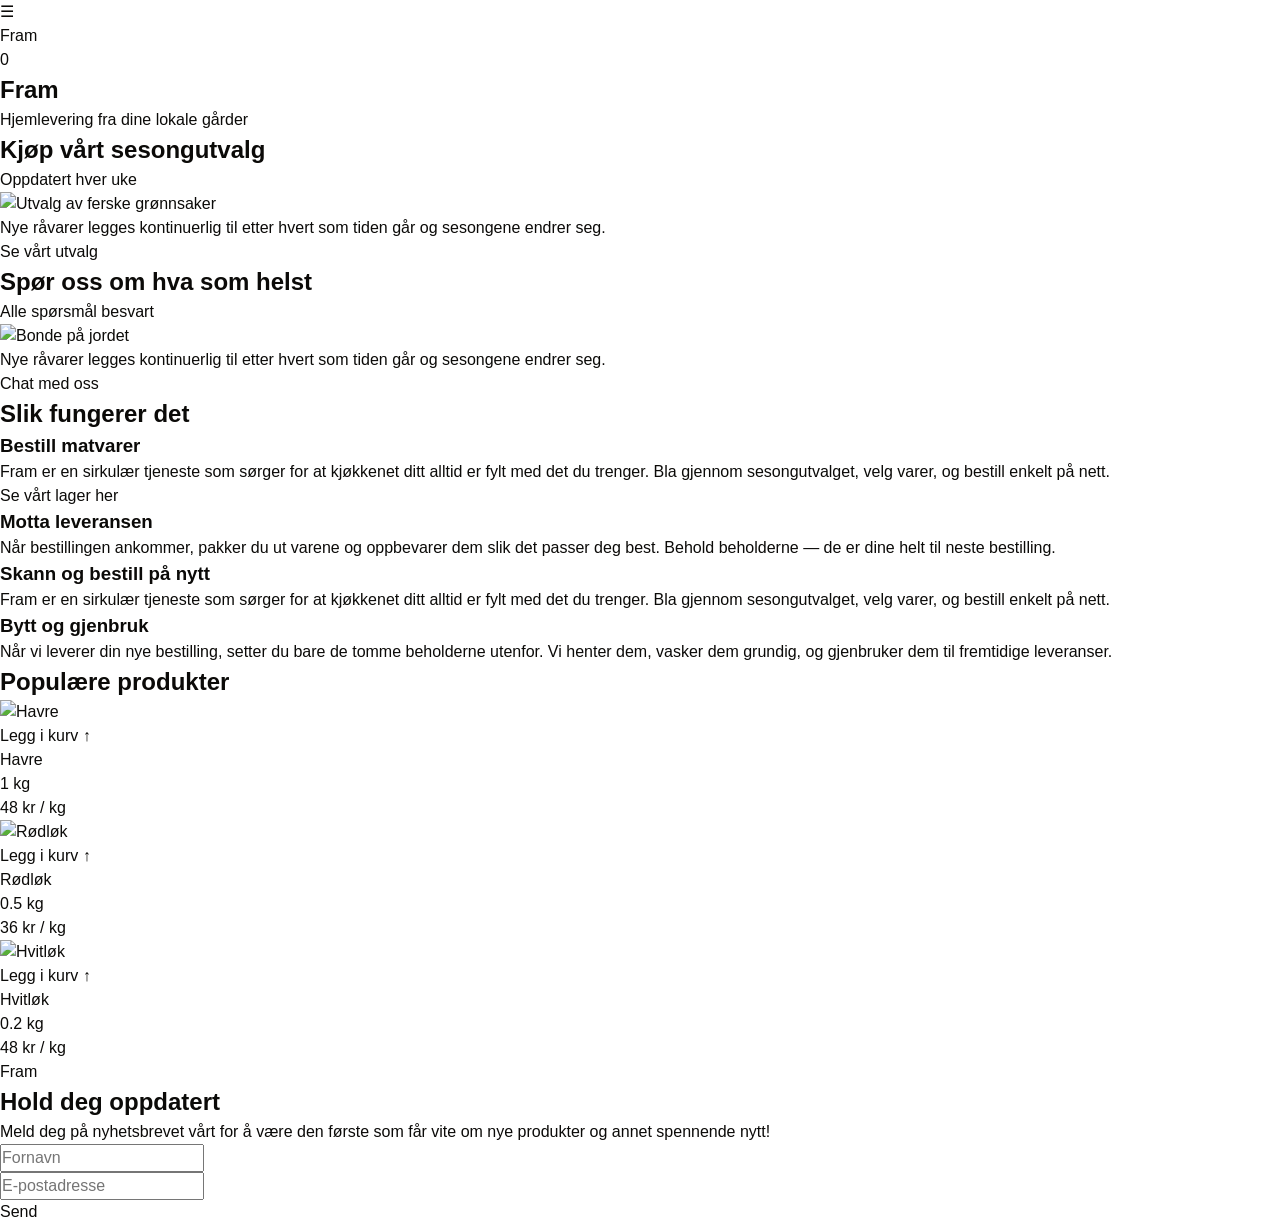
==== commit caf35718: "chore: init repo with folder structure and gitignore" ====
--- a/index.html
+++ b/index.html
@@ -1,179 +1,200 @@
 <!DOCTYPE html>
-<html lang="en">
-
-  <head>
-    <meta charset="UTF-8">
-    <title>Landing Page</title>
-    <link rel="stylesheet" href="./style.css">
-
-  </head>
-    
-  <body>
-  <!DOCTYPE html>
-<html lang="en">
-  <head>
-    <meta charset="UTF-8" />
-    <meta name="viewport" content="width=device-width, initial-scale=1.0" />
-    <title>FRAM – Sustainable Food Delivery</title>
-    <link rel="stylesheet" href="style.css" />
-  </head>
-  <body>
-    <!-- Top Navigation -->
-    <header class="navbar">
-      <button class="hamburger" aria-label="Menu">☰</button>
-      <h1 class="brand">FRAM</h1>
-      <div class="status-indicator"></div>
-    </header>
-
-    <!-- Hero Section -->
-    <section class="hero">
-      <img
-        src="https://images.unsplash.com/photo-1713244649594-0c2de54f2eaa?q=80&w=2350&auto=format&fit=crop"
-        alt="Mountain valley landscape"
-        class="hero-image"
-      />
-      <div class="hero-text">
-        <h1>FRAM</h1>
-        <h2>HOME DELIVERY FROM YOUR LOCAL FARMS</h2>
+<html lang="no">
+<head>
+  <meta charset="UTF-8" />
+  <meta name="viewport" content="width=device-width, initial-scale=1.0" />
+  <title>Fram — Hjemlevering fra lokale gårder</title>
+  <meta name="description" content="Fram er en bærekraftig matleveringstjeneste som kobler deg med ferske produkter fra lokale gårder i Norge." />
+
+  <link rel="stylesheet" href="css/variables.css" />
+  <link rel="stylesheet" href="css/reset.css" />
+  <link rel="stylesheet" href="css/style.css" />
+</head>
+<body>
+
+  <!-- Hopp-til-innhold lenke for tastaturbrukere -->
+  <a href="#main-content" class="skip-link visually-hidden">Hopp til hovedinnhold</a>
+
+  <!-- ==========================================================================
+       HEADER
+       ========================================================================== -->
+  <header class="site-header">
+    <button class="hamburger-btn" aria-label="Åpne navigasjonsmeny" aria-expanded="false" aria-controls="main-nav">
+      <span class="hamburger-icon" aria-hidden="true">☰</span>
+    </button>
+
+    <div class="logo">
+      <a href="index.html">Fram</a>
+    </div>
+
+    <a href="#" class="cart-btn" aria-label="Handlekurv, 0 varer">
+      <span aria-hidden="true">0</span>
+    </a>
+
+    <nav id="main-nav" class="main-nav" aria-label="Hovednavigasjon" hidden>
+      <ul>
+        <li><a href="index.html">Hjem</a></li>
+        <li><a href="produkter.html">Produkter</a></li>
+        <li><a href="kontakt.html">Kontakt oss</a></li>
+      </ul>
+    </nav>
+  </header>
+
+  <main id="main-content">
+
+    <!-- ==========================================================================
+         HERO
+         ========================================================================== -->
+    <section class="hero" aria-labelledby="hero-heading">
+      <div class="hero__content">
+        <h1 id="hero-heading" class="hero__logo">Fram</h1>
+        <p class="hero__tagline">Hjemlevering fra dine lokale gårder</p>
       </div>
     </section>
 
-    <!-- Info Cards -->
-    <section class="info-cards">
-      <div class="card">
-        <img
-          src="https://images.unsplash.com/photo-1504224357642-c87eacea1da4?q=80&w=2350&auto=format&fit=crop"
-          alt="Basket of fresh vegetables"
-        />
-        <h3>SHOP OUR SEASONAL SELECTION</h3>
-        <h4>Updated every week</h4>
-        <p>New produce is added continuously as the seasons change.</p>
-        <button>Browse our selection</button>
-      </div>
-
-      <div class="card">
-        <img
-          src="https://images.unsplash.com/photo-1627989147125-a004d05946d3?q=80&w=1480&auto=format&fit=crop"
-          alt="Farmer in the field"
-        />
-        <h3>ASK US ABOUT ANYTHING</h3>
-        <h4>All your questions answered</h4>
-        <p>Our chatbot can help you with delivery, farms, and orders.</p>
-        <button id="openChat">Go to Chat</button>
-      </div>
-    </section>
-
-    <!-- How It Works -->
-    <section class="how-it-works">
-      <div class="intro">
-        <h2>This is how it works</h2>
-      </div>
-      <div class="steps">
-        <article>
-          <h3>Order Groceries</h3>
-          <p>Fram ensures your kitchen is always stocked with essentials.</p>
-        </article>
-        <article>
-          <h3>Stock Up</h3>
-          <p>Store produce and keep containers for your next delivery.</p>
-        </article>
-        <article>
-          <h3>Scan & Reorder</h3>
-          <p>Scan the QR code to instantly refill your cart.</p>
-        </article>
-        <article>
-          <h3>Swap & Reuse</h3>
-          <p>Leave containers outside for pickup. We clean and reuse them.</p>
-        </article>
-      </div>
-    </section>
-
-    <!-- Popular Produce -->
-    <section class="produce">
-      <h2>Popular Produce</h2>
-      <div class="product-list">
-        <article class="product">
-          <div class="product-image">
-            <img
-              src="https://images.unsplash.com/photo-1614373532018-92a75430a0da?q=80&w=987&auto=format&fit=crop"
-              alt="Oats"
-            />
-            <button class="add-to-basket">Add to basket</button>
-          </div>
-          <h3>Oats</h3>
-          <p class="price">48 kr / kg</p>
-          <p>1 kg</p>
-        </article>
-
-        <article class="product">
-          <div class="product-image">
-            <img
-              src="https://images.unsplash.com/photo-1508747703725-719777637510?q=80&w=987&auto=format&fit=crop"
-              alt="Red Onions"
-            />
-            <button class="add-to-basket">Add to basket</button>
-          </div>
-          <h3>Red Onions</h3>
-          <p class="price">48 kr / kg</p>
-          <p>0.5 kg</p>
-        </article>
-
-        <article class="product">
-          <div class="product-image">
-            <img
-              src="https://images.unsplash.com/reserve/E6Ai8EoSQp2unXHEd1GA_GarlicHarvest.jpg?q=80&w=987&auto=format&fit=crop"
-              alt="Garlic"
-            />
-            <button class="add-to-basket">Add to basket</button>
-          </div>
-          <h3>Garlic</h3>
-          <p class="price">48 kr / kg</p>
-          <p>0.2 kg</p>
-        </article>
-      </div>
-    </section>
-
-   <!-- FOOTER -->
-  <footer>
-    <h2>FRAM</h2>
-    <h3>Stay Updated</h3>
-    <p>Sign up for our newsletter to be the first to know about new produce or other exciting news!</p>
-    <form id="newsletterForm" aria-label="Newsletter subscription form">
-      <input type="text" id="name" name="name" placeholder="First name" required />
-      <input type="email" id="email" name="email" placeholder="E-mail address" required />
-      <button type="submit">Send</button>
-    </form>
+    <!-- ==========================================================================
+         SPESIALTILBUD (2 kort)
+         ========================================================================== -->
+    <section class="specials" aria-label="Fremhevet innhold">
+      <article class="special-card">
+        <h2 class="special-card__title">Kjøp vårt sesongutvalg</h2>
+        <p class="special-card__subtitle">Oppdatert hver uke</p>
+        <img class="special-card__image" src="assets/images/produce-selection.jpg" alt="Utvalg av ferske grønnsaker" />
+        <p class="special-card__text">
+          Nye råvarer legges kontinuerlig til etter hvert som tiden går og sesongene endrer seg.
+        </p>
+        <a href="produkter.html" class="btn btn--primary">Se vårt utvalg</a>
+      </article>
+
+      <article class="special-card">
+        <h2 class="special-card__title">Spør oss om hva som helst</h2>
+        <p class="special-card__subtitle">Alle spørsmål besvart</p>
+        <img class="special-card__image" src="assets/images/farmer.jpg" alt="Bonde på jordet" />
+        <p class="special-card__text">
+          Nye råvarer legges kontinuerlig til etter hvert som tiden går og sesongene endrer seg.
+        </p>
+        <a href="#chatbot" class="btn btn--primary">Chat med oss</a>
+      </article>
+    </section>
+
+    <!-- ==========================================================================
+         SLIK FUNGERER DET (steg-liste)
+         ========================================================================== -->
+    <section class="how-it-works" aria-labelledby="how-it-works-heading">
+      <h2 id="how-it-works-heading" class="how-it-works__title">Slik fungerer det</h2>
+
+      <ol class="steps">
+        <li class="step">
+          <h3 class="step__title">Bestill matvarer</h3>
+          <div class="step__details">
+            <p>Fram er en sirkulær tjeneste som sørger for at kjøkkenet ditt alltid er fylt med det du trenger. Bla gjennom sesongutvalget, velg varer, og bestill enkelt på nett.</p>
+            <a href="produkter.html">Se vårt lager her</a>
+          </div>
+        </li>
+        <li class="step">
+          <h3 class="step__title">Motta leveransen</h3>
+          <div class="step__details">
+            <p>Når bestillingen ankommer, pakker du ut varene og oppbevarer dem slik det passer deg best. Behold beholderne — de er dine helt til neste bestilling.</p>
+          </div>
+        </li>
+        <li class="step">
+          <h3 class="step__title">Skann og bestill på nytt</h3>
+          <div class="step__details">
+            <p>Fram er en sirkulær tjeneste som sørger for at kjøkkenet ditt alltid er fylt med det du trenger. Bla gjennom sesongutvalget, velg varer, og bestill enkelt på nett.</p>
+          </div>
+        </li>
+        <li class="step">
+          <h3 class="step__title">Bytt og gjenbruk</h3>
+          <div class="step__details">
+            <p>Når vi leverer din nye bestilling, setter du bare de tomme beholderne utenfor. Vi henter dem, vasker dem grundig, og gjenbruker dem til fremtidige leveranser.</p>
+          </div>
+        </li>
+      </ol>
+    </section>
+
+    <!-- ==========================================================================
+         POPULÆRE PRODUKTER (karusell)
+         ========================================================================== -->
+    <section class="produce-carousel" aria-labelledby="produce-heading">
+      <h2 id="produce-heading">Populære produkter</h2>
+
+      <ul class="product-list">
+        <li class="product-card">
+          <div class="product-card__image-wrap">
+            <img src="assets/images/oats.jpg" alt="Havre" />
+            <button class="btn btn--add-basket" type="button">
+              Legg i kurv <span aria-hidden="true">↑</span>
+            </button>
+          </div>
+          <div class="product-card__info">
+            <div>
+              <p class="product-card__name">Havre</p>
+              <p class="product-card__qty">1 kg</p>
+            </div>
+            <p class="product-card__price">48 kr / kg</p>
+          </div>
+        </li>
+
+        <li class="product-card">
+          <div class="product-card__image-wrap">
+            <img src="assets/images/red-onions.jpg" alt="Rødløk" />
+            <button class="btn btn--add-basket" type="button">
+              Legg i kurv <span aria-hidden="true">↑</span>
+            </button>
+          </div>
+          <div class="product-card__info">
+            <div>
+              <p class="product-card__name">Rødløk</p>
+              <p class="product-card__qty">0.5 kg</p>
+            </div>
+            <p class="product-card__price">36 kr / kg</p>
+          </div>
+        </li>
+
+        <li class="product-card">
+          <div class="product-card__image-wrap">
+            <img src="assets/images/garlic.jpg" alt="Hvitløk" />
+            <button class="btn btn--add-basket" type="button">
+              Legg i kurv <span aria-hidden="true">↑</span>
+            </button>
+          </div>
+          <div class="product-card__info">
+            <div>
+              <p class="product-card__name">Hvitløk</p>
+              <p class="product-card__qty">0.2 kg</p>
+            </div>
+            <p class="product-card__price">48 kr / kg</p>
+          </div>
+        </li>
+      </ul>
+    </section>
+
+  </main>
+
+  <!-- ==========================================================================
+       FOOTER (med nyhetsbrev-skjema)
+       ========================================================================== -->
+  <footer class="site-footer">
+    <p class="footer-logo">Fram</p>
+
+    <div class="newsletter">
+      <h2>Hold deg oppdatert</h2>
+      <p>Meld deg på nyhetsbrevet vårt for å være den første som får vite om nye produkter og annet spennende nytt!</p>
+
+      <form class="newsletter-form" novalidate>
+        <div class="form-field">
+          <label for="newsletter-name" class="visually-hidden">Fornavn</label>
+          <input type="text" id="newsletter-name" name="firstName" placeholder="Fornavn" autocomplete="given-name" required />
+        </div>
+        <div class="form-field">
+          <label for="newsletter-email" class="visually-hidden">E-postadresse</label>
+          <input type="email" id="newsletter-email" name="email" placeholder="E-postadresse" autocomplete="email" required />
+        </div>
+        <button type="submit" class="btn btn--form">Send</button>
+      </form>
+    </div>
   </footer>
 
-  <script src="script.js"></script>
+  <script src="js/main.js"></script>
 </body>
 </html>
-
-    <!-- CHATBOT POPUP -->
-    <div class="chat-popup" id="chatPopup">
-      <div class="chat-header">
-        <span>💬 Chat with FRAM</span>
-        <button id="closeChat" aria-label="Close chat">×</button>
-      </div>
-      <div class="chat-box" id="chatBox">
-        <div class="message bot">FRAM: 👋 Hi there! How can I help you today?</div>
-      </div>
-      <form id="chatForm" class="chat-form">
-        <input
-          type="text"
-          id="userInput"
-          placeholder="Type your message..."
-          required
-        />
-        <button type="submit" class="send-btn">➤</button>
-      </form>
-    </div>
-
-    <script src="script.js"></script>
-  </body>
-</html>
-    <script  src="./script.js"></script>
-
-  </body>
-  
-</html>
--- a/css/variables.css
+++ b/css/variables.css
@@ -0,0 +1,43 @@
+/* ==========================================================================
+   Design Tokens — hentet fra Figma-designet (Fram webshop)
+   ========================================================================== */
+
+:root {
+  /* Farger */
+  --color-cream: #f7f2de;
+  --color-dark: #0b0a08;
+  --color-red: #cb1d0b;
+  --color-green: #28bd6d;
+  --color-white: #ffffff;
+  --color-grey: #49484b;
+  --color-sky: #e1eaf0;
+
+  /* Typografi */
+  --font-display: "Frank Ruhl Libre", serif;
+  --font-body: "Arimo", sans-serif;
+
+  --fs-hero: 6rem;        /* 96px – hero-logo, kun store skjermer */
+  --fs-h1: 2.25rem;       /* 36px */
+  --fs-h2: 1.5rem;        /* 24px */
+  --fs-subheader: 1.25rem;/* 20px */
+  --fs-body-lg: 1.25rem;  /* 20px */
+  --fs-body: 1rem;        /* 16px */
+
+  /* Mellomrom */
+  --space-xs: 0.5rem;
+  --space-sm: 1rem;
+  --space-md: 2rem;
+  --space-lg: 4rem;
+  --space-xl: 6rem;
+
+  /* Radius / border */
+  --radius-sm: 4px;
+  --radius-md: 8px;
+  --radius-lg: 16px;
+  --radius-pill: 44px;
+  --border-default: 1px solid var(--color-dark);
+
+  /* Layout */
+  --max-width: 1440px;
+  --header-height: 72px;
+}
--- a/css/style.css
+++ b/css/style.css
@@ -0,0 +1,11 @@
+/* ==========================================================================
+   Fram — Hovedstiler
+   Layout, komponenter og responsivitet bygges ut fra Dag 2.
+   ========================================================================== */
+
+/* TODO: Header */
+/* TODO: Hero */
+/* TODO: Specials-kort */
+/* TODO: Steg-liste ("Slik fungerer det") */
+/* TODO: Produktkarusell */
+/* TODO: Footer og nyhetsbrev-skjema */
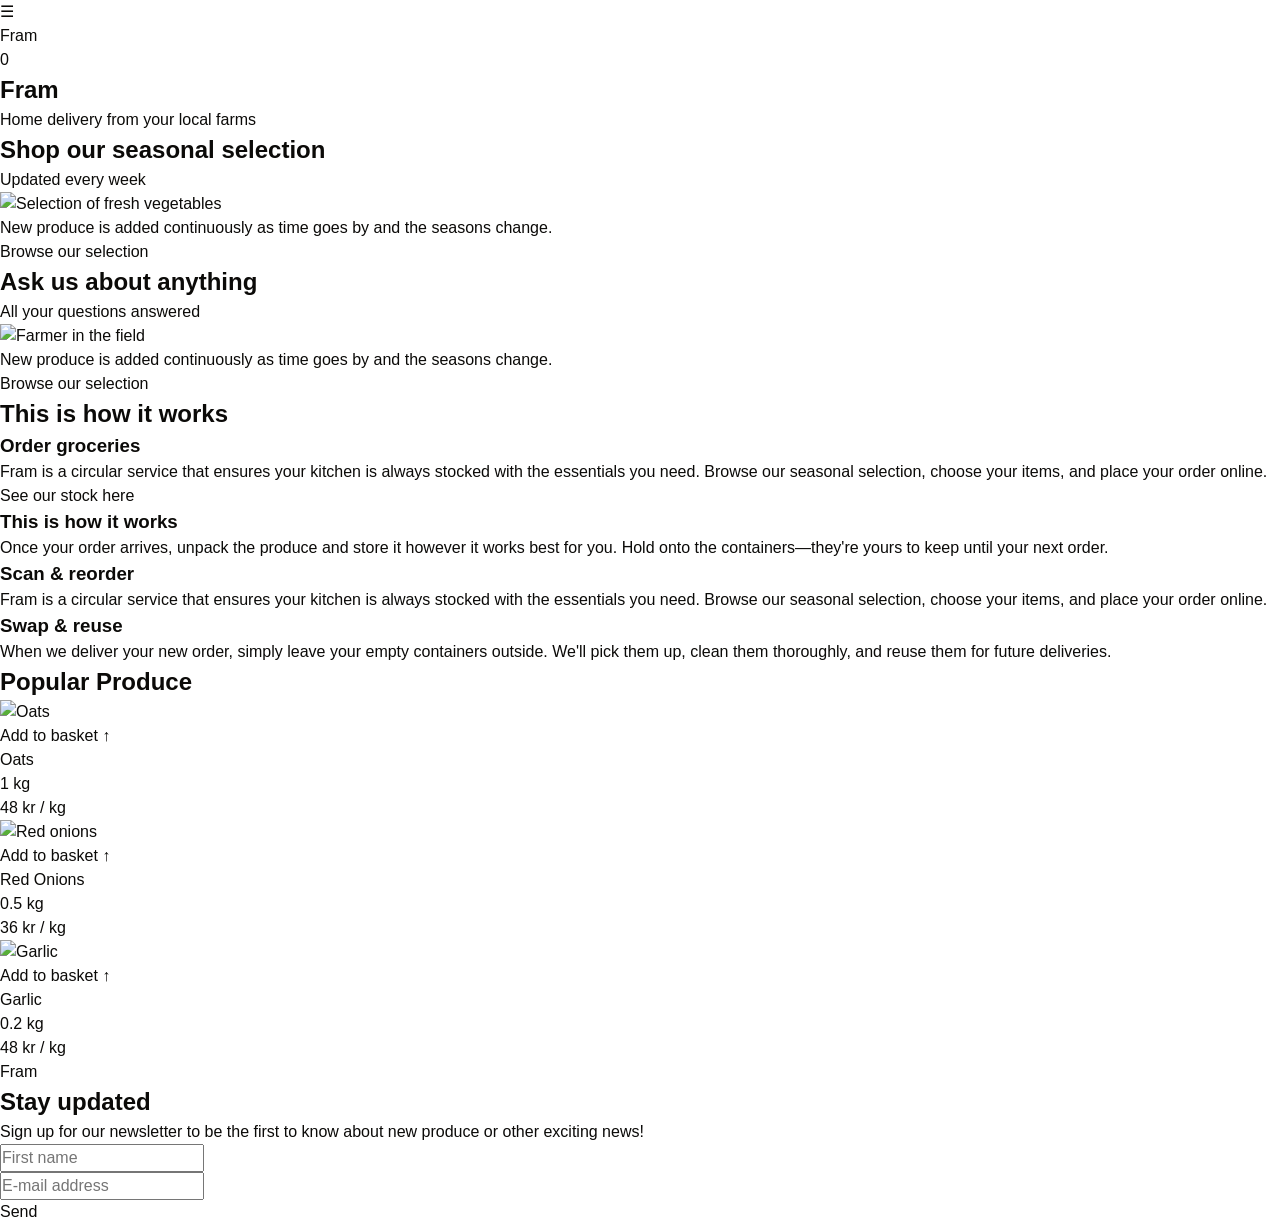
==== commit 0c1e517a: "fix: align page content with Figma source text (English)" ====
--- a/index.html
+++ b/index.html
@@ -1,10 +1,10 @@
 <!DOCTYPE html>
-<html lang="no">
+<html lang="en">
 <head>
   <meta charset="UTF-8" />
   <meta name="viewport" content="width=device-width, initial-scale=1.0" />
-  <title>Fram — Hjemlevering fra lokale gårder</title>
-  <meta name="description" content="Fram er en bærekraftig matleveringstjeneste som kobler deg med ferske produkter fra lokale gårder i Norge." />
+  <title>Fram — Home Delivery from Local Farms</title>
+  <meta name="description" content="Fram is a sustainable food delivery service connecting you with fresh produce from local farms in Norway." />
 
   <link rel="stylesheet" href="css/variables.css" />
   <link rel="stylesheet" href="css/reset.css" />
@@ -12,14 +12,14 @@
 </head>
 <body>
 
-  <!-- Hopp-til-innhold lenke for tastaturbrukere -->
-  <a href="#main-content" class="skip-link visually-hidden">Hopp til hovedinnhold</a>
+  <!-- Skip-to-content link for keyboard users -->
+  <a href="#main-content" class="skip-link visually-hidden">Skip to main content</a>
 
   <!-- ==========================================================================
        HEADER
        ========================================================================== -->
   <header class="site-header">
-    <button class="hamburger-btn" aria-label="Åpne navigasjonsmeny" aria-expanded="false" aria-controls="main-nav">
+    <button class="hamburger-btn" aria-label="Open navigation menu" aria-expanded="false" aria-controls="main-nav">
       <span class="hamburger-icon" aria-hidden="true">☰</span>
     </button>
 
@@ -27,15 +27,15 @@
       <a href="index.html">Fram</a>
     </div>
 
-    <a href="#" class="cart-btn" aria-label="Handlekurv, 0 varer">
+    <a href="#" class="cart-btn" aria-label="Shopping cart, 0 items">
       <span aria-hidden="true">0</span>
     </a>
 
-    <nav id="main-nav" class="main-nav" aria-label="Hovednavigasjon" hidden>
+    <nav id="main-nav" class="main-nav" aria-label="Main navigation" hidden>
       <ul>
-        <li><a href="index.html">Hjem</a></li>
-        <li><a href="produkter.html">Produkter</a></li>
-        <li><a href="kontakt.html">Kontakt oss</a></li>
+        <li><a href="index.html">Home</a></li>
+        <li><a href="products.html">Products</a></li>
+        <li><a href="contact.html">Contact us</a></li>
       </ul>
     </nav>
   </header>
@@ -48,87 +48,87 @@
     <section class="hero" aria-labelledby="hero-heading">
       <div class="hero__content">
         <h1 id="hero-heading" class="hero__logo">Fram</h1>
-        <p class="hero__tagline">Hjemlevering fra dine lokale gårder</p>
+        <p class="hero__tagline">Home delivery from your local farms</p>
       </div>
     </section>
 
     <!-- ==========================================================================
-         SPESIALTILBUD (2 kort)
-         ========================================================================== -->
-    <section class="specials" aria-label="Fremhevet innhold">
+         SPECIALS (2 cards)
+         ========================================================================== -->
+    <section class="specials" aria-label="Featured content">
       <article class="special-card">
-        <h2 class="special-card__title">Kjøp vårt sesongutvalg</h2>
-        <p class="special-card__subtitle">Oppdatert hver uke</p>
-        <img class="special-card__image" src="assets/images/produce-selection.jpg" alt="Utvalg av ferske grønnsaker" />
+        <h2 class="special-card__title">Shop our seasonal selection</h2>
+        <p class="special-card__subtitle">Updated every week</p>
+        <img class="special-card__image" src="assets/images/produce-selection.jpg" alt="Selection of fresh vegetables" />
         <p class="special-card__text">
-          Nye råvarer legges kontinuerlig til etter hvert som tiden går og sesongene endrer seg.
+          New produce is added continuously as time goes by and the seasons change.
         </p>
-        <a href="produkter.html" class="btn btn--primary">Se vårt utvalg</a>
+        <a href="products.html" class="btn btn--primary">Browse our selection</a>
       </article>
 
       <article class="special-card">
-        <h2 class="special-card__title">Spør oss om hva som helst</h2>
-        <p class="special-card__subtitle">Alle spørsmål besvart</p>
-        <img class="special-card__image" src="assets/images/farmer.jpg" alt="Bonde på jordet" />
+        <h2 class="special-card__title">Ask us about anything</h2>
+        <p class="special-card__subtitle">All your questions answered</p>
+        <img class="special-card__image" src="assets/images/farmer.jpg" alt="Farmer in the field" />
         <p class="special-card__text">
-          Nye råvarer legges kontinuerlig til etter hvert som tiden går og sesongene endrer seg.
+          New produce is added continuously as time goes by and the seasons change.
         </p>
-        <a href="#chatbot" class="btn btn--primary">Chat med oss</a>
+        <a href="#chatbot" class="btn btn--primary">Browse our selection</a>
       </article>
     </section>
 
     <!-- ==========================================================================
-         SLIK FUNGERER DET (steg-liste)
+         THIS IS HOW IT WORKS (step list)
          ========================================================================== -->
     <section class="how-it-works" aria-labelledby="how-it-works-heading">
-      <h2 id="how-it-works-heading" class="how-it-works__title">Slik fungerer det</h2>
+      <h2 id="how-it-works-heading" class="how-it-works__title">This is how it works</h2>
 
       <ol class="steps">
         <li class="step">
-          <h3 class="step__title">Bestill matvarer</h3>
-          <div class="step__details">
-            <p>Fram er en sirkulær tjeneste som sørger for at kjøkkenet ditt alltid er fylt med det du trenger. Bla gjennom sesongutvalget, velg varer, og bestill enkelt på nett.</p>
-            <a href="produkter.html">Se vårt lager her</a>
-          </div>
-        </li>
-        <li class="step">
-          <h3 class="step__title">Motta leveransen</h3>
-          <div class="step__details">
-            <p>Når bestillingen ankommer, pakker du ut varene og oppbevarer dem slik det passer deg best. Behold beholderne — de er dine helt til neste bestilling.</p>
-          </div>
-        </li>
-        <li class="step">
-          <h3 class="step__title">Skann og bestill på nytt</h3>
-          <div class="step__details">
-            <p>Fram er en sirkulær tjeneste som sørger for at kjøkkenet ditt alltid er fylt med det du trenger. Bla gjennom sesongutvalget, velg varer, og bestill enkelt på nett.</p>
-          </div>
-        </li>
-        <li class="step">
-          <h3 class="step__title">Bytt og gjenbruk</h3>
-          <div class="step__details">
-            <p>Når vi leverer din nye bestilling, setter du bare de tomme beholderne utenfor. Vi henter dem, vasker dem grundig, og gjenbruker dem til fremtidige leveranser.</p>
+          <h3 class="step__title">Order groceries</h3>
+          <div class="step__details">
+            <p>Fram is a circular service that ensures your kitchen is always stocked with the essentials you need. Browse our seasonal selection, choose your items, and place your order online.</p>
+            <a href="products.html">See our stock here</a>
+          </div>
+        </li>
+        <li class="step">
+          <h3 class="step__title">This is how it works</h3>
+          <div class="step__details">
+            <p>Once your order arrives, unpack the produce and store it however it works best for you. Hold onto the containers—they're yours to keep until your next order.</p>
+          </div>
+        </li>
+        <li class="step">
+          <h3 class="step__title">Scan &amp; reorder</h3>
+          <div class="step__details">
+            <p>Fram is a circular service that ensures your kitchen is always stocked with the essentials you need. Browse our seasonal selection, choose your items, and place your order online.</p>
+          </div>
+        </li>
+        <li class="step">
+          <h3 class="step__title">Swap &amp; reuse</h3>
+          <div class="step__details">
+            <p>When we deliver your new order, simply leave your empty containers outside. We'll pick them up, clean them thoroughly, and reuse them for future deliveries.</p>
           </div>
         </li>
       </ol>
     </section>
 
     <!-- ==========================================================================
-         POPULÆRE PRODUKTER (karusell)
+         POPULAR PRODUCE (carousel)
          ========================================================================== -->
     <section class="produce-carousel" aria-labelledby="produce-heading">
-      <h2 id="produce-heading">Populære produkter</h2>
+      <h2 id="produce-heading">Popular Produce</h2>
 
       <ul class="product-list">
         <li class="product-card">
           <div class="product-card__image-wrap">
-            <img src="assets/images/oats.jpg" alt="Havre" />
+            <img src="assets/images/oats.jpg" alt="Oats" />
             <button class="btn btn--add-basket" type="button">
-              Legg i kurv <span aria-hidden="true">↑</span>
+              Add to basket <span aria-hidden="true">↑</span>
             </button>
           </div>
           <div class="product-card__info">
             <div>
-              <p class="product-card__name">Havre</p>
+              <p class="product-card__name">Oats</p>
               <p class="product-card__qty">1 kg</p>
             </div>
             <p class="product-card__price">48 kr / kg</p>
@@ -137,14 +137,14 @@
 
         <li class="product-card">
           <div class="product-card__image-wrap">
-            <img src="assets/images/red-onions.jpg" alt="Rødløk" />
+            <img src="assets/images/red-onions.jpg" alt="Red onions" />
             <button class="btn btn--add-basket" type="button">
-              Legg i kurv <span aria-hidden="true">↑</span>
+              Add to basket <span aria-hidden="true">↑</span>
             </button>
           </div>
           <div class="product-card__info">
             <div>
-              <p class="product-card__name">Rødløk</p>
+              <p class="product-card__name">Red Onions</p>
               <p class="product-card__qty">0.5 kg</p>
             </div>
             <p class="product-card__price">36 kr / kg</p>
@@ -153,14 +153,14 @@
 
         <li class="product-card">
           <div class="product-card__image-wrap">
-            <img src="assets/images/garlic.jpg" alt="Hvitløk" />
+            <img src="assets/images/garlic.jpg" alt="Garlic" />
             <button class="btn btn--add-basket" type="button">
-              Legg i kurv <span aria-hidden="true">↑</span>
+              Add to basket <span aria-hidden="true">↑</span>
             </button>
           </div>
           <div class="product-card__info">
             <div>
-              <p class="product-card__name">Hvitløk</p>
+              <p class="product-card__name">Garlic</p>
               <p class="product-card__qty">0.2 kg</p>
             </div>
             <p class="product-card__price">48 kr / kg</p>
@@ -172,23 +172,23 @@
   </main>
 
   <!-- ==========================================================================
-       FOOTER (med nyhetsbrev-skjema)
+       FOOTER (with newsletter form)
        ========================================================================== -->
   <footer class="site-footer">
     <p class="footer-logo">Fram</p>
 
     <div class="newsletter">
-      <h2>Hold deg oppdatert</h2>
-      <p>Meld deg på nyhetsbrevet vårt for å være den første som får vite om nye produkter og annet spennende nytt!</p>
+      <h2>Stay updated</h2>
+      <p>Sign up for our newsletter to be the first to know about new produce or other exciting news!</p>
 
       <form class="newsletter-form" novalidate>
         <div class="form-field">
-          <label for="newsletter-name" class="visually-hidden">Fornavn</label>
-          <input type="text" id="newsletter-name" name="firstName" placeholder="Fornavn" autocomplete="given-name" required />
+          <label for="newsletter-name" class="visually-hidden">First name</label>
+          <input type="text" id="newsletter-name" name="firstName" placeholder="First name" autocomplete="given-name" required />
         </div>
         <div class="form-field">
-          <label for="newsletter-email" class="visually-hidden">E-postadresse</label>
-          <input type="email" id="newsletter-email" name="email" placeholder="E-postadresse" autocomplete="email" required />
+          <label for="newsletter-email" class="visually-hidden">E-mail address</label>
+          <input type="email" id="newsletter-email" name="email" placeholder="E-mail address" autocomplete="email" required />
         </div>
         <button type="submit" class="btn btn--form">Send</button>
       </form>
@@ -197,4 +197,4 @@
 
   <script src="js/main.js"></script>
 </body>
-</html>
+</html>
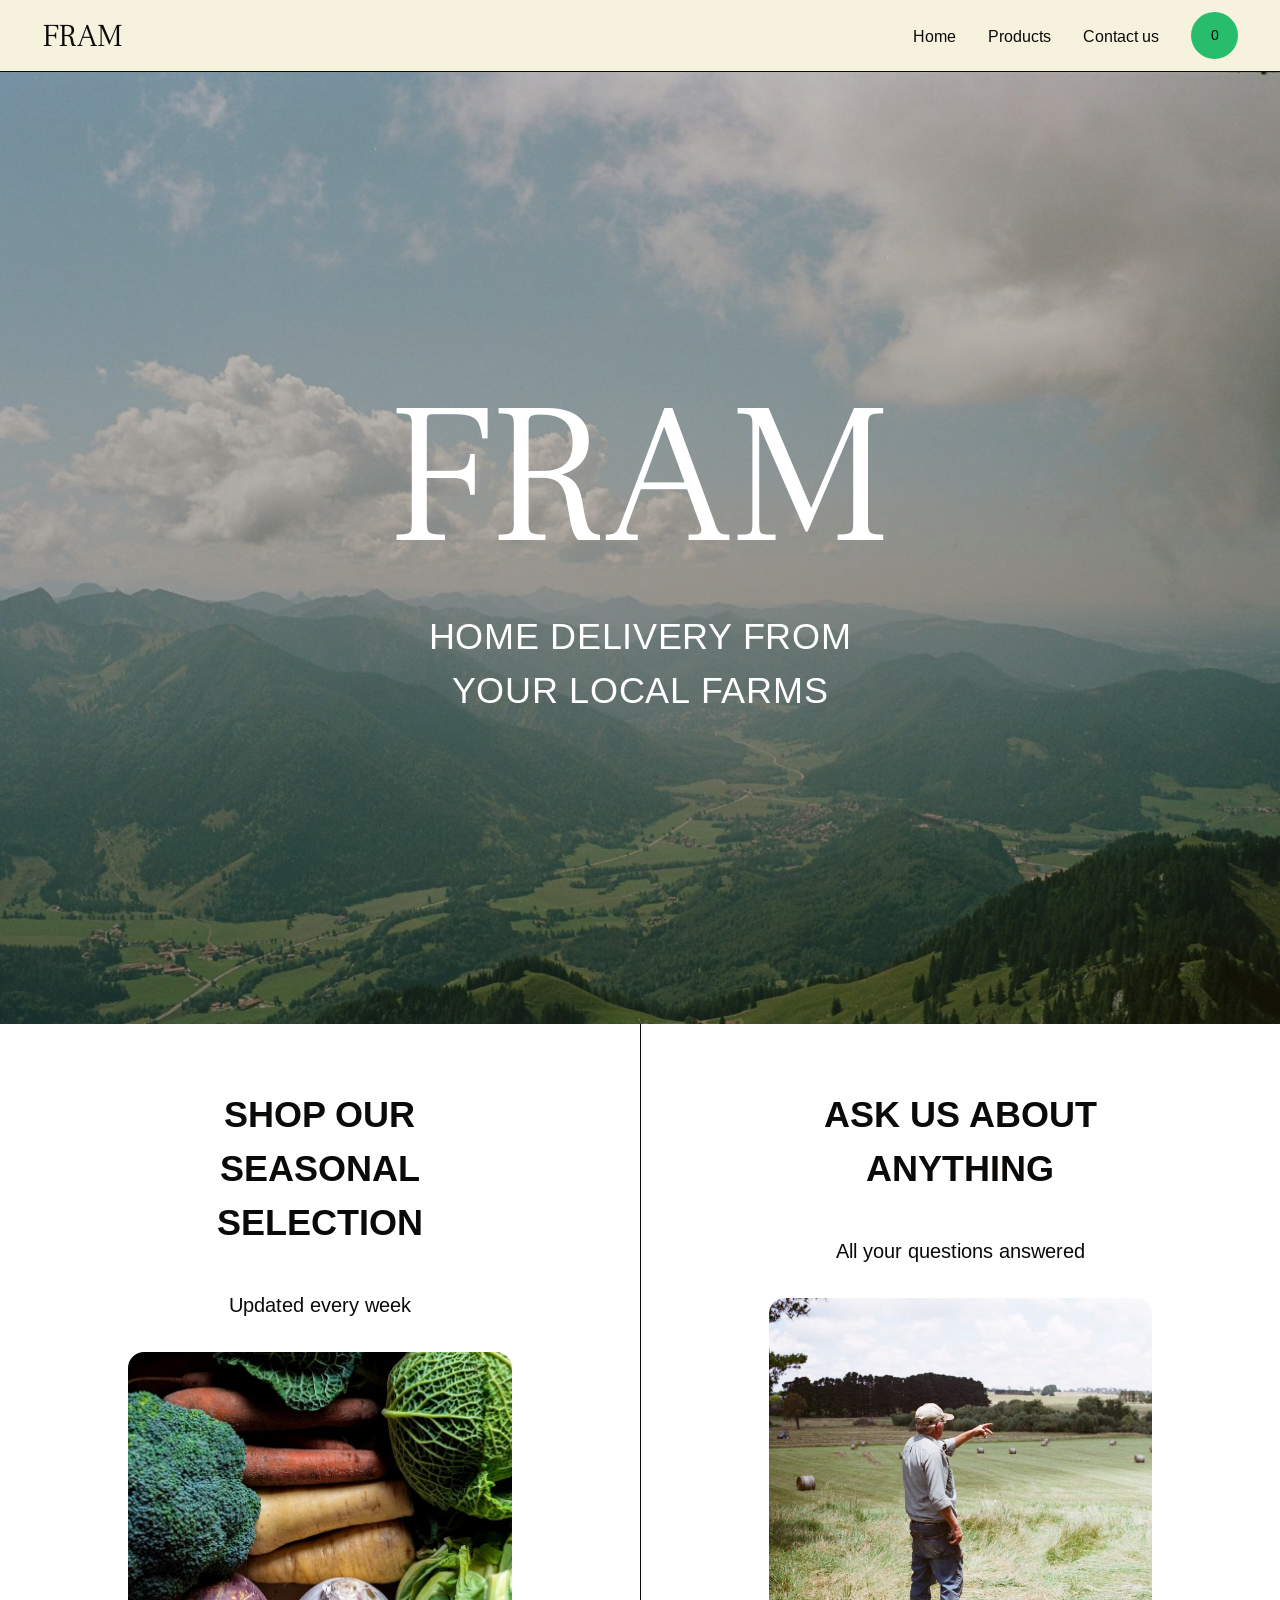
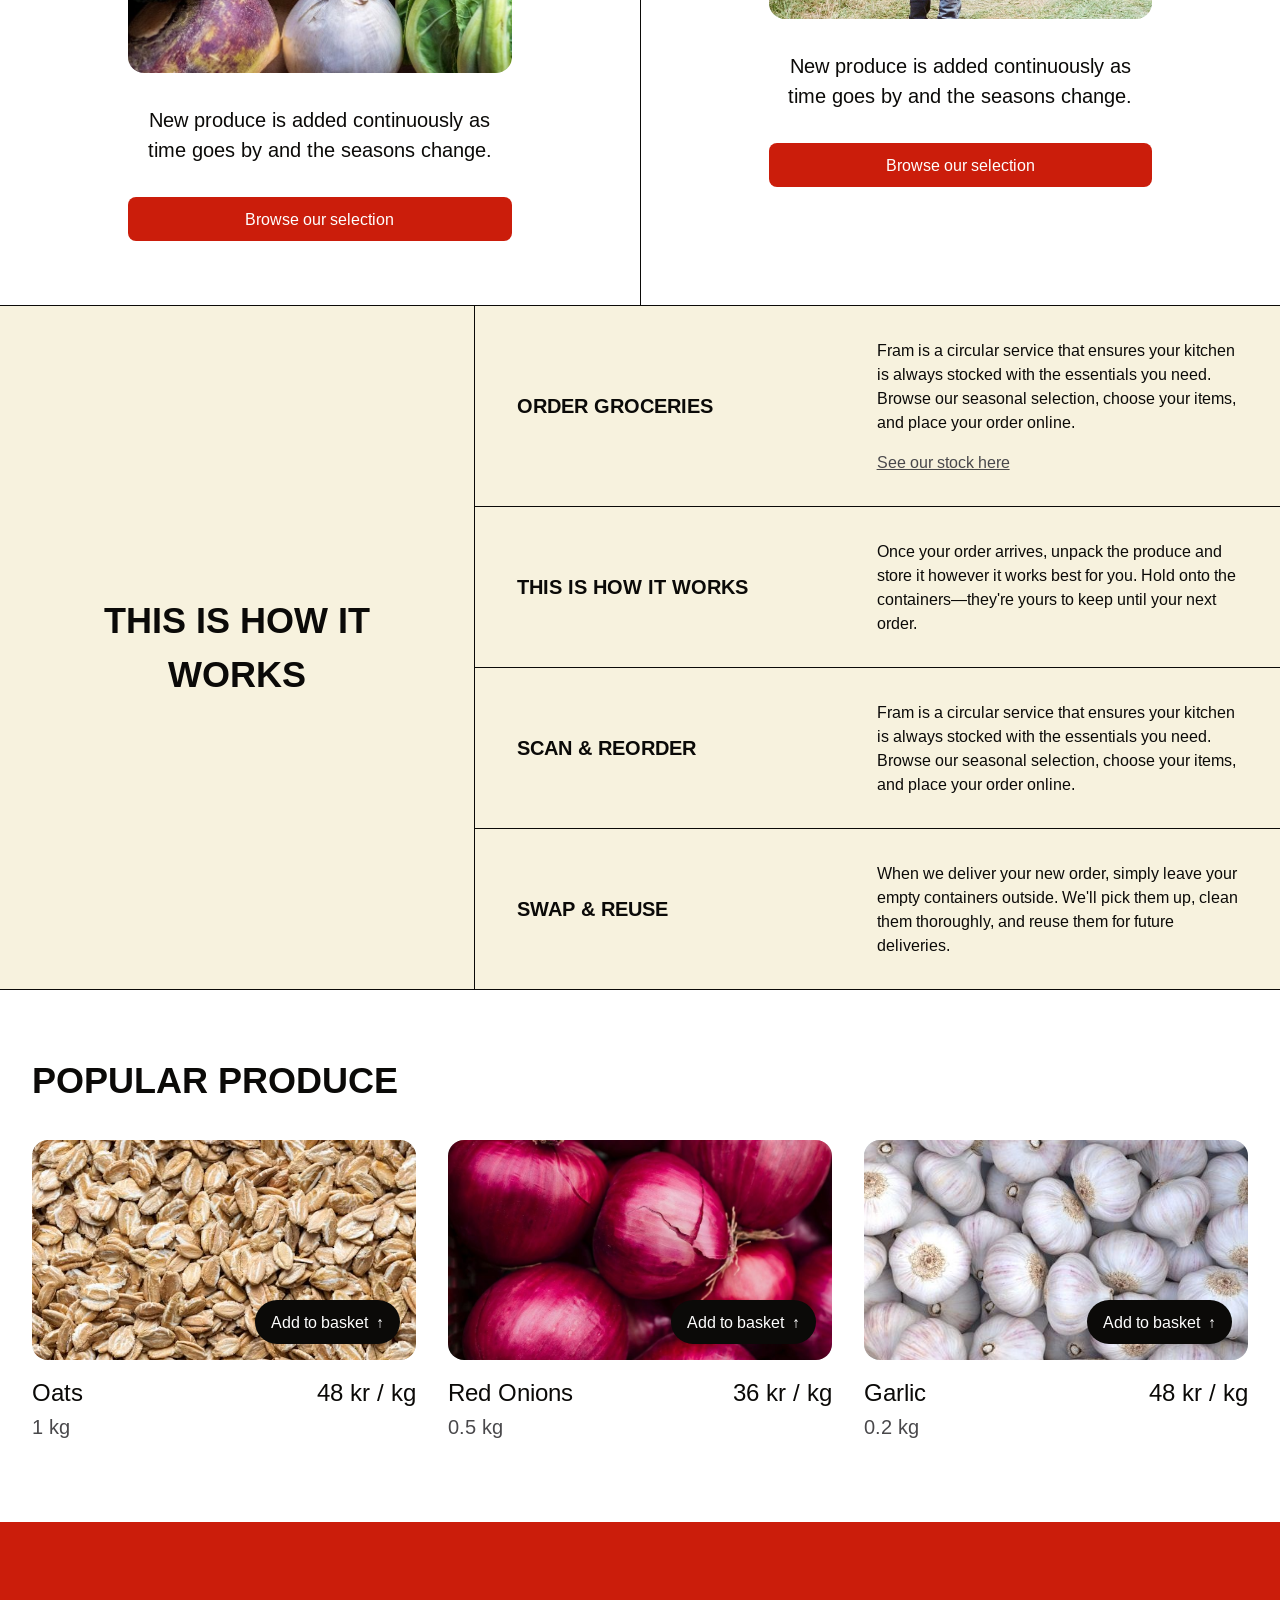
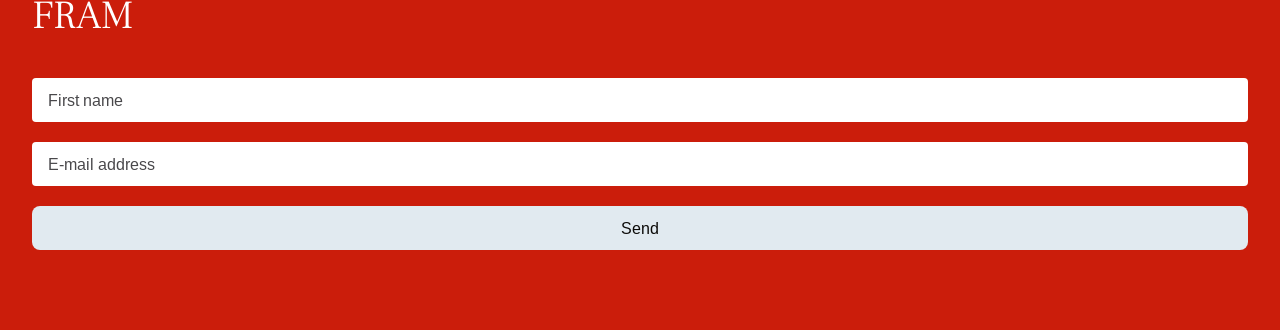
==== commit a495e524: "feat: add newsletter form validation and functional hamburger menu" ====
--- a/index.html
+++ b/index.html
@@ -177,22 +177,20 @@
   <footer class="site-footer">
     <p class="footer-logo">Fram</p>
 
-    <div class="newsletter">
-      <h2>Stay updated</h2>
-      <p>Sign up for our newsletter to be the first to know about new produce or other exciting news!</p>
-
-      <form class="newsletter-form" novalidate>
-        <div class="form-field">
-          <label for="newsletter-name" class="visually-hidden">First name</label>
-          <input type="text" id="newsletter-name" name="firstName" placeholder="First name" autocomplete="given-name" required />
-        </div>
-        <div class="form-field">
-          <label for="newsletter-email" class="visually-hidden">E-mail address</label>
-          <input type="email" id="newsletter-email" name="email" placeholder="E-mail address" autocomplete="email" required />
-        </div>
-        <button type="submit" class="btn btn--form">Send</button>
-      </form>
-    </div>
+    <form id="newsletter-form" class="newsletter-form" novalidate>
+  <div class="form-field">
+    <label for="newsletter-name" class="visually-hidden">First name</label>
+    <input type="text" id="newsletter-name" name="firstName" placeholder="First name" autocomplete="given-name" required aria-describedby="newsletter-name-error" />
+    <span id="newsletter-name-error" class="form-error" role="alert"></span>
+  </div>
+  <div class="form-field">
+    <label for="newsletter-email" class="visually-hidden">E-mail address</label>
+    <input type="email" id="newsletter-email" name="email" placeholder="E-mail address" autocomplete="email" required aria-describedby="newsletter-email-error" />
+    <span id="newsletter-email-error" class="form-error" role="alert"></span>
+  </div>
+  <button type="submit" class="btn btn--form">Send</button>
+  <p id="newsletter-success" class="newsletter-success" role="status"></p>
+</form>
   </footer>
 
   <script src="js/main.js"></script>
--- a/css/variables.css
+++ b/css/variables.css
@@ -1,6 +1,8 @@
 /* ==========================================================================
    Design Tokens — hentet fra Figma-designet (Fram webshop)
    ========================================================================== */
+
+@import url('https://fonts.googleapis.com/css2?family=Arimo:wght@400;700&family=Frank+Ruhl+Libre:wght@300;400&display=swap');
 
 :root {
   /* Farger */
@@ -16,12 +18,15 @@
   --font-display: "Frank Ruhl Libre", serif;
   --font-body: "Arimo", sans-serif;
 
-  --fs-hero: 6rem;        /* 96px – hero-logo, kun store skjermer */
-  --fs-h1: 2.25rem;       /* 36px */
-  --fs-h2: 1.5rem;        /* 24px */
-  --fs-subheader: 1.25rem;/* 20px */
-  --fs-body-lg: 1.25rem;  /* 20px */
-  --fs-body: 1rem;        /* 16px */
+  --fs-hero-logo: 12.5rem;  /* 200px – hero-logo (desktop) */
+  --fs-header-logo: 2rem;   /* 32px – header/nav logo */
+  --fs-footer-logo: 3rem;   /* 48px – footer logo */
+  --fs-h1: 2.25rem;         /* 36px – seksjonsoverskrifter */
+  --fs-accent: 1.5rem;      /* 24px – Frank Ruhl Libre-tekst i footer */
+  --fs-subheader: 1.25rem;  /* 20px */
+  --fs-body-lg: 1.25rem;    /* 20px */
+  --fs-body: 1rem;          /* 16px */
+  --fs-small: 0.875rem;     /* 14px */
 
   /* Mellomrom */
   --space-xs: 0.5rem;
@@ -40,4 +45,4 @@
   /* Layout */
   --max-width: 1440px;
   --header-height: 72px;
-}
+}
--- a/css/style.css
+++ b/css/style.css
@@ -1,11 +1,774 @@
 /* ==========================================================================
    Fram — Hovedstiler
-   Layout, komponenter og responsivitet bygges ut fra Dag 2.
-   ========================================================================== */
-
-/* TODO: Header */
-/* TODO: Hero */
-/* TODO: Specials-kort */
-/* TODO: Steg-liste ("Slik fungerer det") */
-/* TODO: Produktkarusell */
-/* TODO: Footer og nyhetsbrev-skjema */
+   Layout bygget etter Figma-designet (desk/home).
+   Bruker CSS Grid/Flexbox. Mobile-first med media query for desktop.
+   ========================================================================== */
+
+body {
+  font-family: var(--font-body);
+}
+
+/* ==========================================================================
+   HEADER
+   ========================================================================== */
+.site-header {
+  position: sticky;
+  top: 0;
+  z-index: 100;
+  display: flex;
+  align-items: center;
+  justify-content: space-between;
+  gap: var(--space-md);
+  height: var(--header-height);
+  padding: var(--space-sm) var(--space-md);
+  background-color: var(--color-cream);
+  border-bottom: var(--border-default);
+}
+
+.hamburger-btn {
+  font-size: 1.5rem;
+  line-height: 1;
+  color: var(--color-dark);
+}
+
+.logo a {
+  font-family: var(--font-display);
+  font-weight: 300;
+  font-size: var(--fs-header-logo);
+  text-transform: uppercase;
+  letter-spacing: 0;
+  color: var(--color-dark);
+}
+
+.cart-btn {
+  display: flex;
+  align-items: center;
+  justify-content: center;
+  width: 47px;
+  height: 47px;
+  padding: 10px;
+  border-radius: var(--radius-pill);
+  background-color: var(--color-green);
+  font-size: var(--fs-small);
+  color: var(--color-dark);
+}
+
+/* Mobile nav — expands below header when toggled open via JS */
+.main-nav {
+  position: absolute;
+  top: var(--header-height);
+  left: 0;
+  right: 0;
+  background-color: var(--color-cream);
+  border-bottom: var(--border-default);
+}
+
+.main-nav ul {
+  display: flex;
+  flex-direction: column;
+}
+
+.main-nav a {
+  display: block;
+  padding: var(--space-sm) var(--space-md);
+  font-size: var(--fs-body);
+  border-bottom: 1px solid rgba(11, 10, 8, 0.1);
+}
+
+/* ==========================================================================
+   HERO
+   ========================================================================== */
+.hero {
+  position: relative;
+  display: flex;
+  align-items: center;
+  justify-content: center;
+  min-height: 500px;
+  padding: var(--space-lg) var(--space-sm);
+  text-align: center;
+  background-color: var(--color-grey); /* fallback til bilde lastes inn */
+  background-image: linear-gradient(rgba(11,10,8,0.15), rgba(11,10,8,0.35)),
+                     url('../assets/images/hero.jpg');
+  background-size: cover;
+  background-position: center;
+}
+
+.hero__content {
+  display: flex;
+  flex-direction: column;
+  align-items: center;
+  gap: var(--space-md);
+  max-width: 32rem;
+}
+
+.hero__logo {
+  font-family: var(--font-display);
+  font-weight: 300;
+  font-size: 4.5rem;
+  text-transform: uppercase;
+  color: var(--color-white);
+  line-height: 1;
+}
+
+.hero__tagline {
+  font-size: 1.25rem;
+  text-transform: uppercase;
+  color: var(--color-white);
+  letter-spacing: 0.02em;
+}
+
+/* ==========================================================================
+   SPECIALS
+   ========================================================================== */
+.specials {
+  display: flex;
+  flex-direction: column;
+}
+
+.special-card {
+  display: flex;
+  flex-direction: column;
+  align-items: center;
+  gap: var(--space-md);
+  padding: var(--space-lg) var(--space-md);
+  text-align: center;
+  border-bottom: var(--border-default);
+}
+
+.special-card__title {
+  font-size: var(--fs-h1);
+  text-transform: uppercase;
+  margin-bottom: var(--space-xs);
+}
+
+.special-card__subtitle {
+  font-size: var(--fs-subheader);
+}
+
+.special-card__image {
+  width: 100%;
+  height: 220px;
+  object-fit: cover;
+  border-radius: var(--radius-lg);
+  background-color: var(--color-sky); /* fallback til ekte bilde er lagt til */
+}
+
+.special-card__text {
+  font-size: var(--fs-subheader);
+  max-width: 26rem;
+}
+
+/* ==========================================================================
+   BUTTONS
+   ========================================================================== */
+.btn {
+  display: inline-flex;
+  align-items: center;
+  justify-content: center;
+  gap: var(--space-xs);
+  height: 44px;
+  padding: 10px var(--space-sm);
+  border-radius: var(--radius-md);
+  font-size: var(--fs-body);
+  text-align: center;
+  transition: opacity 0.15s ease;
+}
+
+.btn:hover {
+  opacity: 0.85;
+}
+
+.btn--primary {
+  width: 100%;
+  background-color: var(--color-red);
+  color: var(--color-white);
+}
+
+.btn--add-basket {
+  border-radius: var(--radius-pill);
+  background-color: var(--color-dark);
+  color: var(--color-white);
+  font-size: var(--fs-body);
+}
+
+.btn--form {
+  width: 100%;
+  background-color: var(--color-sky);
+  color: var(--color-dark);
+}
+
+/* ==========================================================================
+   HOW IT WORKS
+   ========================================================================== */
+.how-it-works {
+  background-color: var(--color-cream);
+  border-top: var(--border-default);
+  border-bottom: var(--border-default);
+}
+
+.how-it-works__title {
+  padding: var(--space-md);
+  font-size: var(--fs-h1);
+  text-transform: uppercase;
+  text-align: center;
+  border-bottom: var(--border-default);
+}
+
+.steps {
+  display: flex;
+  flex-direction: column;
+}
+
+.step {
+  display: flex;
+  flex-direction: column;
+  gap: var(--space-sm);
+  padding: var(--space-md);
+  border-bottom: var(--border-default);
+}
+
+.step:last-child {
+  border-bottom: none;
+}
+
+.step__title {
+  font-size: var(--fs-subheader);
+  text-transform: uppercase;
+}
+
+.step__details {
+  display: flex;
+  flex-direction: column;
+  gap: var(--space-sm);
+  font-size: var(--fs-body);
+}
+
+.step__details a {
+  color: var(--color-grey);
+  text-decoration: underline;
+}
+
+/* ==========================================================================
+   PRODUCE CAROUSEL
+   ========================================================================== */
+.produce-carousel {
+  padding: var(--space-lg) var(--space-md);
+}
+
+.produce-carousel h2 {
+  font-size: var(--fs-h1);
+  text-transform: uppercase;
+  margin-bottom: var(--space-md);
+}
+
+.product-list {
+  display: flex;
+  gap: var(--space-md);
+  overflow-x: auto;
+  padding-bottom: var(--space-sm);
+  scroll-snap-type: x mandatory;
+  -webkit-overflow-scrolling: touch;
+}
+
+.product-card {
+  display: flex;
+  flex-direction: column;
+  gap: var(--space-sm);
+  flex: 0 0 240px;
+  scroll-snap-align: start;
+}
+
+.product-card__image-wrap {
+  position: relative;
+  isolation: isolate; /* skaper egen stacking context, så z-index under kun gjelder lokalt */
+  display: flex;
+  align-items: flex-end;
+  justify-content: flex-end;
+  height: 220px;
+  padding: var(--space-sm);
+  border-radius: var(--radius-lg);
+  background-color: var(--color-sky); /* fallback til ekte bilde er lagt til */
+  overflow: hidden;
+}
+
+.product-card__image-wrap img {
+  position: absolute;
+  inset: 0;
+  width: 100%;
+  height: 100%;
+  object-fit: cover;
+  z-index: -1;
+}
+
+.product-card__info {
+  display: flex;
+  align-items: flex-start;
+  justify-content: space-between;
+  gap: var(--space-sm);
+}
+
+.product-card__name {
+  font-size: 1.5rem;
+}
+
+.product-card__qty {
+  font-size: var(--fs-subheader);
+  color: var(--color-grey);
+}
+
+.product-card__price {
+  font-size: 1.5rem;
+  white-space: nowrap;
+}
+
+/* ==========================================================================
+   FOOTER
+   ========================================================================== */
+.site-footer {
+  padding: var(--space-lg) var(--space-md);
+  background-color: var(--color-red);
+  color: var(--color-white);
+}
+
+.footer-logo {
+  font-family: var(--font-display);
+  font-weight: 300;
+  font-size: 2.5rem;
+  text-transform: uppercase;
+  margin-bottom: var(--space-md);
+}
+
+.newsletter {
+  display: flex;
+  flex-direction: column;
+  gap: var(--space-md);
+  max-width: 28rem;
+  padding-top: var(--space-md);
+  border-top: 1px solid var(--color-white);
+}
+
+.newsletter h2 {
+  font-size: var(--fs-h1);
+  text-transform: uppercase;
+}
+
+.newsletter p {
+  font-family: var(--font-display);
+  font-weight: 300;
+  font-size: var(--fs-accent);
+}
+
+.newsletter-form {
+  display: flex;
+  flex-direction: column;
+  gap: var(--space-sm);
+}
+
+.form-field input {
+  width: 100%;
+  height: 44px;
+  padding: 10px var(--space-sm);
+  border-radius: var(--radius-sm);
+  border: none;
+  background-color: var(--color-white);
+  color: var(--color-dark);
+  font-size: var(--fs-body);
+}
+
+.form-field input::placeholder {
+  color: var(--color-grey);
+}
+
+.form-field input[aria-invalid="true"] {
+  outline: 2px solid var(--color-red);
+  outline-offset: -2px;
+}
+
+.form-error {
+  display: block;
+  margin-top: 4px;
+  font-size: var(--fs-small);
+  color: var(--color-white);
+  font-weight: 700;
+}
+
+.newsletter-success {
+  font-size: var(--fs-body);
+  color: var(--color-white);
+  font-weight: 700;
+}
+
+/* ==========================================================================
+   PRODUCE PAGE (products.html)
+   ========================================================================== */
+.produce-page {
+  padding: var(--space-lg) var(--space-md);
+}
+
+.produce-page__intro {
+  display: flex;
+  flex-direction: column;
+  gap: var(--space-md);
+  margin-bottom: var(--space-lg);
+}
+
+.produce-page__intro h1 {
+  font-size: var(--fs-h1);
+  text-transform: uppercase;
+}
+
+.produce-page__intro p {
+  font-size: var(--fs-subheader);
+  max-width: 37rem;
+}
+
+.product-grid {
+  display: flex;
+  flex-wrap: wrap;
+  gap: 28px;
+}
+
+.product-grid li.product-card {
+  flex: 1 1 280px;
+  max-width: 500px;
+  min-width: 280px;
+}
+
+.product-grid__loading,
+.product-grid__empty {
+  font-size: var(--fs-body);
+  color: var(--color-grey);
+  padding: var(--space-md) 0;
+}
+
+/* ==========================================================================
+   PARTNER FARMS (kart-seksjon)
+   ========================================================================== */
+.partner-farms {
+  display: flex;
+  flex-direction: column;
+  background-color: var(--color-cream);
+  border-top: var(--border-default);
+}
+
+.partner-farms h2 {
+  padding: var(--space-md);
+  font-size: var(--fs-h1);
+  text-transform: uppercase;
+  text-align: center;
+  border-bottom: var(--border-default);
+}
+
+.partner-farms__map {
+  min-height: 240px;
+  margin: var(--space-md);
+  border-radius: var(--radius-md);
+  background-color: var(--color-sky); /* fallback synlig mens kartet laster */
+  overflow: hidden; /* runder av Leaflet-fliser til boksens border-radius */
+}
+
+
+/* ==========================================================================
+   CHAT (contact.html — AI-assistent)
+   Struktur og mål verifisert direkte mot Figma sine tre chat-tilstander
+   (start / conversation / error), node 7046:505.
+   ========================================================================== */
+.chat-panel {
+  display: flex;
+  flex-direction: column;
+  gap: 18px;
+  min-height: 500px;
+  padding: 24px 18px;
+}
+
+.chat-messages {
+  display: flex;
+  flex-direction: column;
+  gap: 18px;
+  flex: 1;
+  overflow-y: auto;
+  padding-bottom: var(--space-sm);
+}
+
+/* Bot-melding: "Fram"-label ligger UTENFOR boblen, ikke inni (Figma-spec) */
+.chat-message--bot {
+  display: flex;
+  align-items: center;
+  gap: 16px;
+}
+
+.chat-message--bot .chat-message__label {
+  font-family: var(--font-display);
+  font-weight: 300;
+  font-size: var(--fs-body);
+  text-transform: uppercase;
+  flex-shrink: 0;
+}
+
+.chat-message--bot .chat-message__bubble {
+  background-color: var(--color-cream);
+  padding: 10px;
+  border-radius: 24px; /* pille-form, jf. Figma sin "fram text"-boble */
+  font-size: var(--fs-body);
+}
+
+/* Bruker-melding: sky-boble, 12px radius (ikke pille), høyrejustert */
+.chat-message--user {
+  display: flex;
+  justify-content: flex-end;
+}
+
+.chat-message--user .chat-message__bubble {
+  max-width: 22rem;
+  background-color: var(--color-sky);
+  padding: 12px;
+  border-radius: 12px;
+  font-size: var(--fs-body);
+}
+
+/* "Tenker"-indikator: label + enkel prikke-animasjon
+   (Figma bruker et animert SVG-ikon; vi bruker CSS-animerte prikker
+   som en pragmatisk, avhengighetsfri tilnærming til samme idé) */
+.chat-typing {
+  display: flex;
+  align-items: center;
+  gap: 16px;
+}
+
+.chat-typing .chat-message__label {
+  font-family: var(--font-display);
+  font-weight: 300;
+  font-size: var(--fs-body);
+  text-transform: uppercase;
+}
+
+.chat-typing__dots {
+  display: flex;
+  gap: 4px;
+  padding: 10px;
+}
+
+.chat-typing__dots span {
+  width: 8px;
+  height: 8px;
+  border-radius: 50%;
+  background-color: var(--color-grey);
+  animation: chat-typing-bounce 1.2s infinite ease-in-out;
+}
+
+.chat-typing__dots span:nth-child(2) { animation-delay: 0.2s; }
+.chat-typing__dots span:nth-child(3) { animation-delay: 0.4s; }
+
+@keyframes chat-typing-bounce {
+  0%, 80%, 100% { opacity: 0.3; transform: translateY(0); }
+  40% { opacity: 1; transform: translateY(-3px); }
+}
+
+/* Feiltilstand: fast rød boks over input-feltet, ikke en knapp i meldingslisten
+   (Figma-spec: "Failed to connect. Wait and try again later.") */
+.chat-error {
+  display: none;
+  align-items: center;
+  justify-content: center;
+  height: 34px;
+  padding: 10px;
+  border: 1px solid var(--color-red);
+  border-radius: var(--radius-sm);
+  color: var(--color-red);
+  font-size: var(--fs-body);
+  text-align: center;
+}
+
+.chat-error--visible {
+  display: flex;
+}
+
+.chat-input-row {
+  display: flex;
+  align-items: flex-end;
+  gap: 16px;
+}
+
+.chat-input {
+  flex: 1;
+  min-height: 113px;
+  padding: 12px;
+  border: none;
+  border-radius: 12px;
+  background-color: var(--color-sky);
+  color: var(--color-dark);
+  font-family: var(--font-body);
+  font-size: var(--fs-body);
+  resize: vertical;
+}
+
+.chat-send-btn {
+  flex-shrink: 0;
+  width: 60px;
+  height: 44px;
+  border-radius: 16px;
+  background-color: var(--color-red);
+  color: var(--color-white);
+  font-size: var(--fs-subheader);
+}
+
+.chat-send-btn:disabled {
+  opacity: 0.7;
+  cursor: not-allowed;
+}
+
+.chat-disclaimer {
+  font-size: var(--fs-small);
+  color: var(--color-grey);
+}
+
+
+
+/* ==========================================================================
+   RESPONSIVE — Desktop (matcher Figma desk/home fra 1024px)
+   ========================================================================== */
+@media (min-width: 1024px) {
+  .site-header {
+    padding: var(--space-sm) 2.6rem;
+  }
+
+  .main-nav[hidden] {
+    display: block; /* på desktop vises navigasjonen alltid, uavhengig av hidden-attributtet */
+  }
+
+  .main-nav {
+    position: static;
+    border-bottom: none;
+    order: 2;
+    margin-left: auto; /* skyver nav (og cart etter den) helt til høyre */
+  }
+
+  .cart-btn {
+    order: 3;
+  }
+
+  .logo {
+    order: 1;
+  }
+
+  .hamburger-btn {
+    display: none; /* hamburgermeny er kun for mobil */
+  }
+
+  .main-nav ul {
+    flex-direction: row;
+    gap: var(--space-md);
+  }
+
+  .main-nav a {
+    padding: 0;
+    border-bottom: none;
+  }
+
+  .hero {
+    height: 952px; /* fast høyde fra Figma-spesifikasjonen (desk/home) */
+  }
+
+  .hero__logo {
+    font-size: var(--fs-hero-logo);
+  }
+
+  .hero__tagline {
+    font-size: var(--fs-h1);
+  }
+
+  .specials {
+    flex-direction: row;
+  }
+
+  .special-card {
+    flex: 1;
+    padding: 4rem 8rem;
+    border-bottom: none;
+  }
+
+  .special-card:first-child {
+    border-right: var(--border-default);
+  }
+
+  .special-card__image {
+    height: 321px;
+  }
+
+  .how-it-works {
+    display: flex;
+  }
+
+  .how-it-works__title {
+    display: flex;
+    align-items: center;
+    justify-content: center;
+    width: 475px;
+    flex-shrink: 0;
+    border-bottom: none;
+    border-right: var(--border-default);
+    padding: var(--space-md) 2.6rem;
+  }
+
+  .steps {
+    flex: 1;
+  }
+
+  .step {
+    flex-direction: row;
+    align-items: center;
+    gap: 2.5rem;
+    padding: 2rem 2.6rem;
+  }
+
+  .step__title {
+    width: 320px;
+    flex-shrink: 0;
+  }
+
+  .product-list {
+    overflow-x: visible;
+  }
+
+  .product-card {
+    flex: 1;
+  }
+
+    .produce-page {
+    padding: var(--space-lg) 2.6rem;
+  }
+
+  .partner-farms {
+    flex-direction: row;
+  }
+
+  .partner-farms h2 {
+    display: flex;
+    align-items: center;
+    justify-content: center;
+    width: 475px;
+    flex-shrink: 0;
+    border-bottom: none;
+    border-right: var(--border-default);
+    padding: var(--space-md) 2.6rem;
+  }
+
+  .partner-farms__map {
+    flex: 1;
+    margin: var(--space-lg);
+  }
+
+
+  .chat-panel {
+    max-width: 900px;
+    margin: 0 auto;
+    min-height: 700px;
+    padding: var(--space-lg) var(--space-md);
+  }
+  
+
+  .newsletter {
+    border-top: none;
+    padding-top: 0;
+  }
+}
